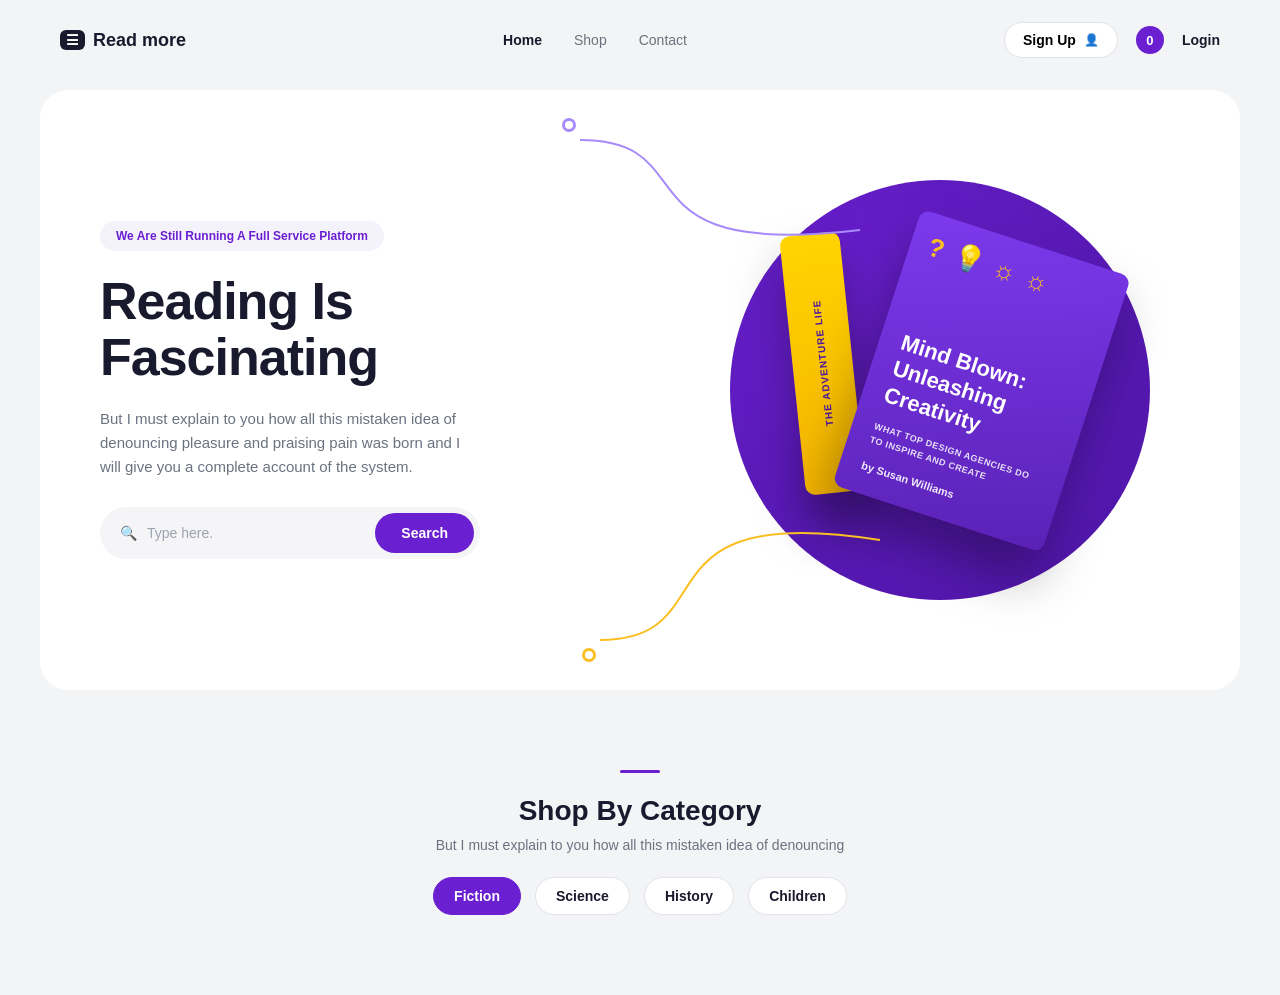
==== index.html @ 403ceb88 "Home page" ====
<!DOCTYPE html>
<html lang="en">
<head>
<meta charset="UTF-8">
<meta name="viewport" content="width=device-width, initial-scale=1.0">
<title> Book Store</title>
<link rel="stylesheet" href="style.css">
</head>
<body>

  <header class="navbar">
    <div class="logo">
      <span class="logo-icon">☰</span>
      <span class="logo-text">Read <b>more</b></span>
    </div>
    <nav class="nav-links">
      <a href="#" class="active">Home</a>
      <a href="#">Shop</a>
      <a href="#">Contact</a>
    </nav>
    <div class="nav-actions">
      <button class="signup-btn">Sign Up <span class="user-icon">&#128100;</span></button>
      <span class="cart-badge">0</span>
      <a href="#" class="login-link">Login</a>
    </div>
  </header>

  <section class="hero">
    <div class="hero-text">
      <span class="eyebrow">We Are Still Running A Full Service Platform</span>
      <h1>Reading Is <br> Fascinating</h1>
      <p class="hero-desc">
        But I must explain to you how all this mistaken idea of denouncing
        pleasure and praising pain was born and I will give you a complete
        account of the system.
      </p>
      <div class="search-bar">
        <span class="search-icon">&#128269;</span>
        <input type="text" placeholder="Type here.">
        <button class="search-btn">Search</button>
      </div>
    </div>

    <div class="hero-image">
      <div class="circle-bg"></div>

      <div class="book-stack">
        <div class="book book-back">
          <span class="book-spine-label">THE ADVENTURE LIFE</span>
        </div>
        <div class="book book-front">
          <div class="doodles">
            <span>?</span><span>&#128161;</span><span>&#9788;</span><span>&#9788;</span>
          </div>
          <p class="book-title">Mind Blown:<br>Unleashing<br>Creativity</p>
          <p class="book-subtitle">WHAT TOP DESIGN AGENCIES DO<br>TO INSPIRE AND CREATE</p>
          <p class="book-author">by Susan Williams</p>
        </div>
      </div>

      <svg class="wire wire-top" viewBox="0 0 300 200">
        <path d="M10,20 C140,20 40,140 290,110" fill="none" stroke="#a78bfa" stroke-width="2"/>
      </svg>
      <span class="dot dot-top"></span>

      <svg class="wire wire-bottom" viewBox="0 0 300 200">
        <path d="M10,180 C140,180 40,40 290,80" fill="none" stroke="#fbbf24" stroke-width="2"/>
      </svg>
      <span class="dot dot-bottom"></span>
    </div>
  </section>

  <section class="category-section">
    <span class="section-divider"></span>
    <h2>Shop By Category</h2>
    <p class="section-desc">But I must explain to you how all this mistaken idea of denouncing</p>
    <div class="category-buttons">
      <button class="category-btn active">Fiction</button>
      <button class="category-btn">Science</button>
      <button class="category-btn">History</button>
      <button class="category-btn">Children</button>
    </div>
  </section>

</body>
</html>
---- style.css ----
:root {
  --purple: #6a1fd0;
  --purple-dark: #4c15a3;
  --violet-accent: #a78bfa;
  --yellow: #fbbf24;
  --ink: #1a1a2e;
  --gray-text: #6b7280;
  --bg-page: #f3f4f6;
  --white: #ffffff;
  --radius-lg: 28px;
}

* {
  box-sizing: border-box;
  margin: 0;
  padding: 0;
}

body {
  font-family: 'Segoe UI', Roboto, Helvetica, Arial, sans-serif;
  background: var(--bg-page);
  color: var(--ink);
}

/* ---------- Navbar ---------- */
.navbar {
  display: flex;
  align-items: center;
  justify-content: space-between;
  padding: 22px 60px;
  background: var(--bg-page);
}

.logo {
  display: flex;
  align-items: center;
  gap: 8px;
  font-size: 18px;
  font-weight: 600;
}

.logo-icon {
  background: var(--ink);
  color: var(--white);
  border-radius: 6px;
  padding: 2px 6px;
  font-size: 14px;
}

.nav-links {
  display: flex;
  gap: 32px;
  font-size: 14px;
  font-weight: 500;
}

.nav-links a {
  text-decoration: none;
  color: var(--ink);
  opacity: 0.6;
}

.nav-links a.active {
  opacity: 1;
  font-weight: 700;
}

.nav-actions {
  display: flex;
  align-items: center;
  gap: 18px;
}

.signup-btn {
  display: flex;
  align-items: center;
  gap: 8px;
  background: var(--white);
  border: 1px solid #e2e2ea;
  border-radius: 999px;
  padding: 9px 18px;
  font-size: 14px;
  font-weight: 600;
  cursor: pointer;
}

.user-icon {
  font-size: 12px;
}

.cart-badge {
  background: var(--purple);
  color: var(--white);
  width: 28px;
  height: 28px;
  border-radius: 50%;
  display: flex;
  align-items: center;
  justify-content: center;
  font-size: 13px;
  font-weight: 700;
}

.login-link {
  text-decoration: none;
  color: var(--ink);
  font-size: 14px;
  font-weight: 600;
}

/* ---------- Hero ---------- */
.hero {
  background: var(--white);
  border-radius: var(--radius-lg);
  margin: 10px 40px 60px;
  padding: 70px 70px 70px 60px;
  display: flex;
  align-items: center;
  justify-content: space-between;
  gap: 40px;
  overflow: hidden;
}

.hero-text {
  max-width: 460px;
}

.eyebrow {
  display: inline-block;
  background: #f4f2fb;
  color: var(--purple);
  font-size: 12px;
  font-weight: 600;
  padding: 8px 16px;
  border-radius: 999px;
  margin-bottom: 22px;
}

.hero-text h1 {
  font-size: 52px;
  line-height: 1.08;
  font-weight: 800;
  letter-spacing: -1px;
}

.hero-text h1 br + br { display:none; }

.hero-desc {
  color: var(--gray-text);
  font-size: 15px;
  line-height: 1.6;
  margin: 22px 0 28px;
  max-width: 380px;
}

.search-bar {
  display: flex;
  align-items: center;
  background: #f5f5f7;
  border-radius: 999px;
  padding: 6px 6px 6px 20px;
  max-width: 400px;
}

.search-icon {
  color: #9ca3af;
  margin-right: 10px;
  font-size: 14px;
}

.search-bar input {
  border: none;
  background: transparent;
  outline: none;
  flex: 1;
  font-size: 14px;
  color: var(--ink);
}

.search-bar input::placeholder {
  color: #9ca3af;
}

.search-btn {
  background: var(--purple);
  color: var(--white);
  border: none;
  border-radius: 999px;
  padding: 12px 26px;
  font-size: 14px;
  font-weight: 600;
  cursor: pointer;
}

/* ---------- Hero image / book ---------- */
.hero-image {
  position: relative;
  width: 460px;
  height: 460px;
  flex-shrink: 0;
  display: flex;
  align-items: center;
  justify-content: center;
}

.circle-bg {
  position: absolute;
  width: 420px;
  height: 420px;
  border-radius: 50%;
  background: radial-gradient(circle at 30% 30%, var(--purple), var(--purple-dark));
}

.book-stack {
  position: relative;
  width: 320px;
  height: 320px;
  transform: rotate(8deg);
}

.book {
  position: absolute;
  border-radius: 10px;
  box-shadow: 0 30px 50px rgba(0,0,0,0.35);
}

.book-back {
  width: 60px;
  height: 260px;
  background: linear-gradient(180deg, #ffd400, #f5b400);
  left: 10px;
  top: 20px;
  transform: rotate(-14deg);
  display: flex;
  align-items: center;
  justify-content: center;
}

.book-spine-label {
  writing-mode: vertical-rl;
  transform: rotate(180deg);
  font-size: 10px;
  font-weight: 800;
  letter-spacing: 1px;
  color: var(--purple-dark);
}

.book-front {
  width: 220px;
  height: 290px;
  background: linear-gradient(160deg, #7c3aed, #5b21b6);
  right: 10px;
  top: 0;
  transform: rotate(10deg);
  padding: 22px;
  color: var(--white);
  display: flex;
  flex-direction: column;
  justify-content: flex-end;
  gap: 14px;
}

.doodles {
  position: absolute;
  top: 18px;
  left: 18px;
  right: 18px;
  display: flex;
  gap: 10px;
  font-size: 26px;
  color: var(--yellow);
  font-weight: 800;
}

.book-title {
  font-size: 22px;
  font-weight: 800;
  line-height: 1.25;
}

.book-subtitle {
  font-size: 9px;
  font-weight: 700;
  letter-spacing: 0.5px;
  opacity: 0.85;
  line-height: 1.5;
}

.book-author {
  font-size: 11px;
  font-weight: 600;
  opacity: 0.9;
}

.wire {
  position: absolute;
  width: 300px;
  height: 200px;
  pointer-events: none;
}

.wire-top {
  top: -40px;
  left: -140px;
}

.wire-bottom {
  bottom: -40px;
  left: -120px;
}

.dot {
  position: absolute;
  width: 14px;
  height: 14px;
  border-radius: 50%;
  border: 3px solid;
}

.dot-top {
  top: -42px;
  left: -148px;
  border-color: var(--violet-accent);
  background: var(--white);
}

.dot-bottom {
  bottom: -42px;
  left: -128px;
  border-color: var(--yellow);
  background: var(--white);
}

/* ---------- Category section ---------- */
.category-section {
  text-align: center;
  padding: 20px 20px 80px;
}

.section-divider {
  display: inline-block;
  width: 40px;
  height: 3px;
  background: var(--purple);
  border-radius: 3px;
  margin-bottom: 18px;
}

.category-section h2 {
  font-size: 28px;
  font-weight: 800;
  margin-bottom: 10px;
}

.section-desc {
  color: var(--gray-text);
  font-size: 14px;
}

.category-buttons {
  display: flex;
  justify-content: center;
  flex-wrap: wrap;
  gap: 14px;
  margin-top: 24px;
}

.category-btn {
  background: var(--white);
  color: var(--ink);
  border: 1px solid #e2e2ea;
  border-radius: 999px;
  padding: 10px 20px;
  font-size: 14px;
  font-weight: 600;
  cursor: pointer;
  transition: all 0.2s ease;
}

.category-btn.active,
.category-btn:hover {
  background: var(--purple);
  color: var(--white);
  border-color: var(--purple);
}

/* ---------- Responsive ---------- */
@media (max-width: 900px) {
  .navbar {
    flex-wrap: wrap;
    padding: 18px 24px;
    gap: 14px;
  }
  .hero {
    flex-direction: column;
    margin: 10px 20px 40px;
    padding: 40px 24px;
  }
  .hero-text {
    max-width: 100%;
    text-align: center;
  }
  .hero-desc {
    margin-left: auto;
    margin-right: auto;
  }
  .search-bar {
    max-width: 100%;
  }
  .hero-image {
    width: 100%;
    max-width: 380px;
    height: 380px;
  }
}
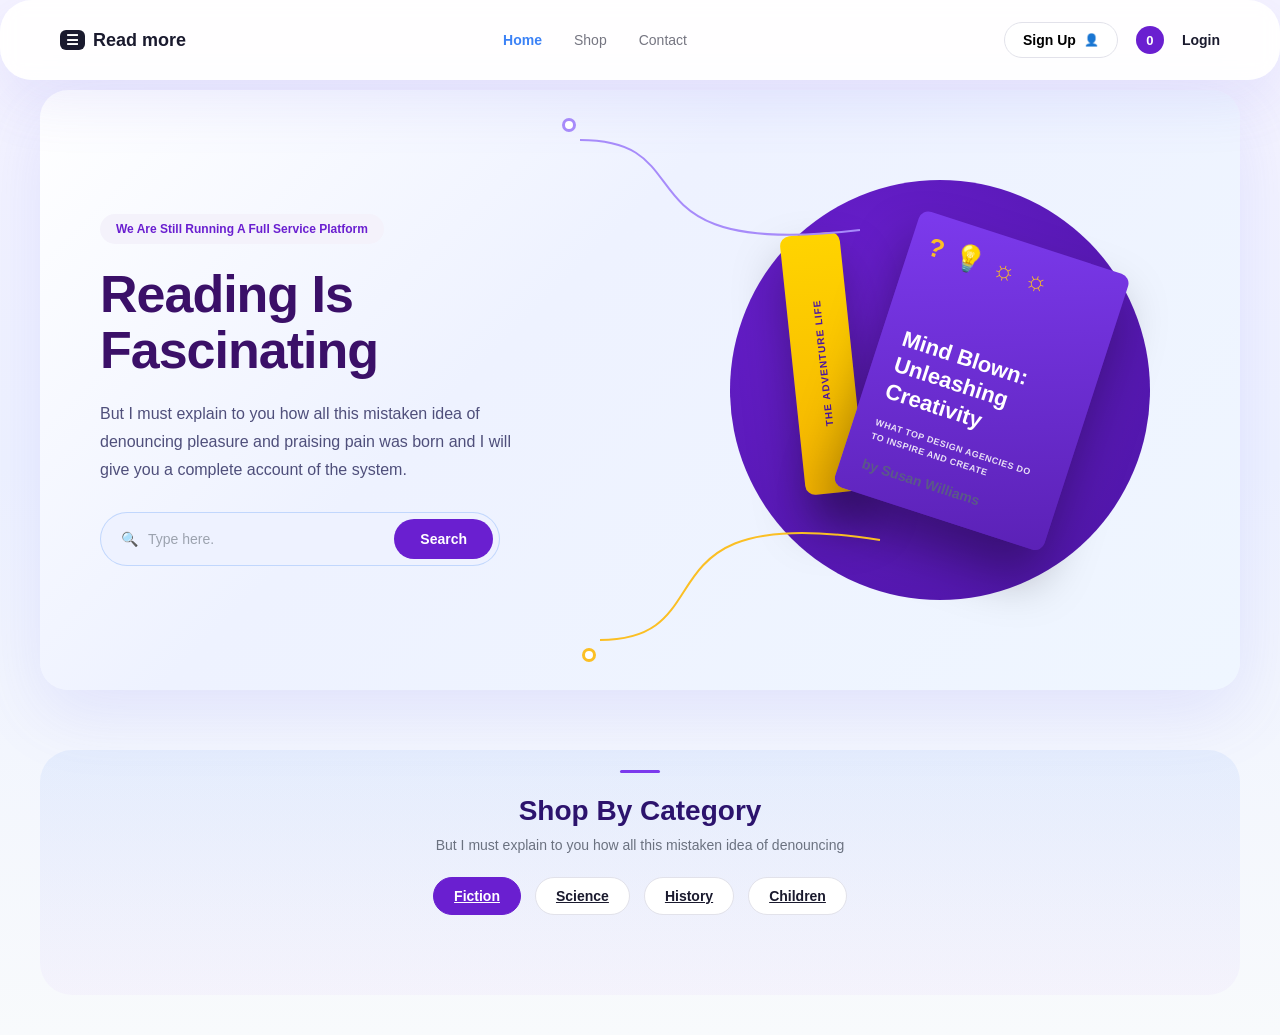
==== commit 92b3cbb5: "Add Contact, Shop sections and login, signup and admin dashboard" ====
--- a/index.html
+++ b/index.html
@@ -14,9 +14,9 @@
       <span class="logo-text">Read <b>more</b></span>
     </div>
     <nav class="nav-links">
-      <a href="#" class="active">Home</a>
-      <a href="#">Shop</a>
-      <a href="#">Contact</a>
+      <a href="index.html" class="active">Home</a>
+      <a href="shop.html">Shop</a>
+      <a href="contact.html">Contact</a>
     </nav>
     <div class="nav-actions">
       <button class="signup-btn">Sign Up <span class="user-icon">&#128100;</span></button>
@@ -75,10 +75,10 @@
     <h2>Shop By Category</h2>
     <p class="section-desc">But I must explain to you how all this mistaken idea of denouncing</p>
     <div class="category-buttons">
-      <button class="category-btn active">Fiction</button>
-      <button class="category-btn">Science</button>
-      <button class="category-btn">History</button>
-      <button class="category-btn">Children</button>
+      <a href="shop.html?category=Fiction" class="category-btn active">Fiction</a>
+      <a href="shop.html?category=Science" class="category-btn">Science</a>
+      <a href="shop.html?category=History" class="category-btn">History</a>
+      <a href="shop.html?category=Children" class="category-btn">Children</a>
     </div>
   </section>
 
--- a/style.css
+++ b/style.css
@@ -18,7 +18,7 @@
 
 body {
   font-family: 'Segoe UI', Roboto, Helvetica, Arial, sans-serif;
-  background: var(--bg-page);
+  background: linear-gradient(180deg, #f5f3ff 0%, #eef2ff 45%, #f8fafc 100%);
   color: var(--ink);
 }
 
@@ -28,7 +28,10 @@
   align-items: center;
   justify-content: space-between;
   padding: 22px 60px;
-  background: var(--bg-page);
+  background: rgba(255,255,255,0.92);
+  box-shadow: 0 20px 60px rgba(109, 96, 227, 0.12);
+  border-radius: 32px;
+  backdrop-filter: blur(10px);
 }
 
 .logo {
@@ -37,6 +40,24 @@
   gap: 8px;
   font-size: 18px;
   font-weight: 600;
+}
+
+.nav-links a {
+  text-decoration: none;
+  color: #5b21b6;
+  opacity: 0.75;
+  transition: color 0.2s ease, opacity 0.2s ease;
+}
+
+.nav-links a:hover {
+  opacity: 1;
+  color: var(--purple-dark);
+}
+
+.nav-links a.active {
+  opacity: 1;
+  font-weight: 700;
+  color: #3b82f6;
 }
 
 .logo-icon {
@@ -110,7 +131,7 @@
 
 /* ---------- Hero ---------- */
 .hero {
-  background: var(--white);
+  background: linear-gradient(135deg, #ffffff 0%, #eef2ff 40%, #eff6ff 100%);
   border-radius: var(--radius-lg);
   margin: 10px 40px 60px;
   padding: 70px 70px 70px 60px;
@@ -119,6 +140,7 @@
   justify-content: space-between;
   gap: 40px;
   overflow: hidden;
+  box-shadow: 0 24px 70px rgba(99, 102, 241, 0.12);
 }
 
 .hero-text {
@@ -141,29 +163,31 @@
   line-height: 1.08;
   font-weight: 800;
   letter-spacing: -1px;
+  color: #3b1068;
 }
 
 .hero-text h1 br + br { display:none; }
 
 .hero-desc {
-  color: var(--gray-text);
-  font-size: 15px;
-  line-height: 1.6;
+  color: #4f4f7b;
+  font-size: 16px;
+  line-height: 1.75;
   margin: 22px 0 28px;
-  max-width: 380px;
+  max-width: 440px;
 }
 
 .search-bar {
   display: flex;
   align-items: center;
-  background: #f5f5f7;
+  background: #eef2ff;
   border-radius: 999px;
   padding: 6px 6px 6px 20px;
   max-width: 400px;
+  border: 1px solid rgba(59, 130, 246, 0.25);
 }
 
 .search-icon {
-  color: #9ca3af;
+  color: #4338ca;
   margin-right: 10px;
   font-size: 14px;
 }
@@ -331,17 +355,532 @@
   background: var(--white);
 }
 
+/* ---------- Contact page ---------- */
+.contact-page {
+  padding: 40px 40px 80px;
+}
+
+/* ---------- Admin page ---------- */
+.admin-page {
+  padding: 40px 40px 80px;
+}
+
+.admin-hero {
+  max-width: 1160px;
+  margin: 0 auto 32px;
+}
+
+.admin-hero h1 {
+  font-size: 44px;
+  color: #2c136d;
+  margin: 12px 0 8px;
+}
+
+.admin-card {
+  display: grid;
+  grid-template-columns: 1fr 1fr;
+  gap: 32px;
+  max-width: 1160px;
+  margin: 0 auto;
+  background: rgba(255,255,255,0.95);
+  border-radius: 32px;
+  padding: 40px;
+  box-shadow: 0 30px 90px rgba(81, 56, 238, 0.12);
+}
+
+.admin-form {
+  display: grid;
+  gap: 18px;
+}
+
+.admin-form select {
+  width: 100%;
+  border: none;
+  background: transparent;
+  outline: none;
+  font-size: 15px;
+  color: var(--ink);
+  font-family: inherit;
+}
+
+.admin-preview {
+  display: grid;
+  gap: 26px;
+}
+
+.admin-preview .detail-right h2 {
+  font-size: 32px;
+}
+
+.admin-preview .book-description {
+  min-height: 120px;
+}
+
+.stock-row {
+  display: flex;
+  align-items: center;
+  gap: 12px;
+  font-size: 15px;
+}
+
+.stock-label {
+  color: #4f4f7b;
+  font-weight: 700;
+}
+
+.stock-value {
+  color: #16a34a;
+  font-weight: 700;
+}
+
+.admin-form input[type="file"] {
+  color: var(--ink);
+}
+
+@media (max-width: 900px) {
+  .admin-card {
+    grid-template-columns: 1fr;
+  }
+}
+
+.auth-page {
+  padding: 40px 40px 80px;
+}
+
+.auth-card {
+  max-width: 520px;
+  margin: 40px auto;
+  background: rgba(255,255,255,0.95);
+  border-radius: 32px;
+  padding: 40px;
+  box-shadow: 0 30px 90px rgba(81, 56, 238, 0.12);
+}
+
+.auth-header {
+  margin-bottom: 28px;
+}
+
+.auth-header h1 {
+  font-size: 38px;
+  margin: 12px 0 10px;
+}
+
+.auth-header p {
+  color: #5b5f83;
+  line-height: 1.75;
+}
+
+.auth-form {
+  display: grid;
+  gap: 18px;
+}
+
+@media (max-width: 760px) {
+  .auth-card {
+    margin: 24px 18px;
+    padding: 30px;
+  }
+}
+
+.contact-card {
+  display: grid;
+  grid-template-columns: 1fr 360px;
+  gap: 30px;
+  max-width: 1160px;
+  margin: 0 auto;
+  background: rgba(255,255,255,0.95);
+  border-radius: 32px;
+  padding: 40px;
+  box-shadow: 0 30px 90px rgba(81, 56, 238, 0.12);
+}
+
+.shop-page {
+  padding: 40px 40px 80px;
+}
+
+.shop-hero {
+  max-width: 1160px;
+  margin: 0 auto 32px;
+}
+
+.shop-top {
+  display: flex;
+  justify-content: space-between;
+  align-items: center;
+  gap: 20px;
+}
+
+.shop-hero h1 {
+  font-size: 44px;
+  color: #2c136d;
+  margin: 12px 0 8px;
+}
+
+.shop-categories {
+  justify-content: flex-start;
+  flex-wrap: wrap;
+  gap: 14px;
+  margin-top: 24px;
+}
+
+.books-grid {
+  display: grid;
+  grid-template-columns: repeat(3, minmax(250px, 1fr));
+  gap: 24px;
+  max-width: 1160px;
+  margin: 0 auto;
+}
+
+.book-card {
+  background: rgba(255,255,255,0.95);
+  padding: 28px;
+  border-radius: 28px;
+  box-shadow: 0 20px 60px rgba(99, 102, 241, 0.1);
+  display: flex;
+  flex-direction: column;
+  gap: 18px;
+}
+
+.book-category {
+  display: inline-block;
+  background: rgba(106,31,208,0.12);
+  color: #5b21b6;
+  padding: 8px 14px;
+  border-radius: 999px;
+  font-size: 12px;
+  font-weight: 700;
+}
+
+.book-card h2 {
+  font-size: 20px;
+  color: #2c136d;
+  margin: 0;
+}
+
+.book-author {
+  color: #5b5f83;
+  font-size: 14px;
+  margin: 0;
+}
+
+.book-price {
+  color: #3b82f6;
+  font-size: 16px;
+  font-weight: 700;
+}
+
+.book-btn {
+  margin-top: auto;
+  border: none;
+  background: linear-gradient(90deg, #6a1fd0, #3b82f6);
+  color: white;
+  border-radius: 999px;
+  padding: 14px 18px;
+  cursor: pointer;
+  font-weight: 700;
+}
+
+.empty-state {
+  grid-column: 1 / -1;
+  text-align: center;
+  color: #5b5f83;
+  font-size: 18px;
+  padding: 40px 0;
+}
+
+.shop-page .category-buttons {
+  justify-content: left;
+}
+
+@media (max-width: 1024px) {
+  .books-grid {
+    grid-template-columns: repeat(2, minmax(220px, 1fr));
+  }
+}
+
+.book-detail {
+  display: grid;
+  grid-template-columns: 1fr 1fr;
+  gap: 32px;
+  max-width: 1160px;
+  margin: 50px auto 0;
+  padding: 32px;
+  border: 2px solid transparent;
+  border-radius: 32px;
+  background: rgba(255,255,255,0.95);
+  box-shadow: 0 24px 80px rgba(99, 102, 241, 0.15);
+}
+
+.detail-left {
+  display: flex;
+  justify-content: center;
+  align-items: center;
+}
+
+.detail-images {
+  display: grid;
+  gap: 20px;
+}
+
+.detail-image {
+  width: 100%;
+  min-height: 220px;
+  border-radius: 30px;
+  box-shadow: 0 18px 45px rgba(59, 130, 246, 0.12);
+}
+
+.image-1 {
+  min-height: 260px;
+}
+
+.image-2 {
+  min-height: 160px;
+}
+
+.detail-right {
+  display: flex;
+  flex-direction: column;
+  gap: 18px;
+}
+
+.detail-right h2 {
+  margin: 0;
+  font-size: 38px;
+}
+
+.book-description {
+  color: #5b5f83;
+  line-height: 1.8;
+  margin: 0;
+}
+
+.price-row,
+.stock-row {
+  display: flex;
+  align-items: center;
+  gap: 14px;
+}
+
+.book-old-price {
+  color: #9ca3af;
+  text-decoration: line-through;
+  font-size: 14px;
+}
+
+.stock-label {
+  color: #4f4f7b;
+  font-weight: 700;
+}
+
+.stock-value {
+  color: #16a34a;
+  font-weight: 700;
+}
+
+.detail-actions {
+  display: grid;
+  grid-template-columns: repeat(4, minmax(100px, 1fr));
+  gap: 14px;
+  align-items: center;
+}
+
+.secondary-btn {
+  border: none;
+  background: #eef2ff;
+  color: #312e81;
+  border-radius: 999px;
+  padding: 14px 16px;
+  cursor: pointer;
+  font-weight: 700;
+}
+
+.admin-book-list {
+  display: grid;
+  gap: 12px;
+  margin-top: 20px;
+}
+
+.admin-book-item {
+  display: flex;
+  justify-content: space-between;
+  align-items: center;
+  gap: 12px;
+  background: #f8fafc;
+  border: 1px solid rgba(59, 130, 246, 0.14);
+  border-radius: 20px;
+  padding: 14px 18px;
+}
+
+.admin-book-meta {
+  display: grid;
+  gap: 4px;
+}
+
+.admin-book-meta strong {
+  display: block;
+  font-size: 15px;
+  color: #2c136d;
+}
+
+.admin-book-meta span {
+  font-size: 13px;
+  color: #6b7280;
+}
+
+.remove-book-btn {
+  border: none;
+  padding: 10px 16px;
+  border-radius: 999px;
+  background: #fda4af;
+  color: #7f1d1d;
+  font-weight: 700;
+  cursor: pointer;
+}
+
+.remove-book-btn:hover {
+  background: #fb7185;
+}
+
+.price-input {
+  width: 100%;
+  padding: 14px 16px;
+  border-radius: 999px;
+  border: 1px solid rgba(59, 130, 246, 0.2);
+  outline: none;
+  font-size: 14px;
+}
+
+@media (max-width: 760px) {
+  .books-grid {
+    grid-template-columns: 1fr;
+  }
+
+  .shop-top,
+  .shop-categories {
+    flex-direction: column;
+    align-items: stretch;
+  }
+
+  .book-detail {
+    grid-template-columns: 1fr;
+  }
+}
+
+.contact-left {
+  display: flex;
+  flex-direction: column;
+  gap: 30px;
+}
+
+.contact-hero h1 {
+  font-size: 44px;
+  color: #2c136d;
+  margin-bottom: 14px;
+}
+
+.contact-hero p {
+  color: #5b5f83;
+  font-size: 16px;
+  line-height: 1.75;
+  max-width: 540px;
+}
+
+.contact-form {
+  display: flex;
+  flex-direction: column;
+  gap: 18px;
+}
+
+.input-group {
+  display: flex;
+  align-items: center;
+  gap: 12px;
+  background: #eef2ff;
+  border: 1px solid rgba(59, 130, 246, 0.18);
+  border-radius: 18px;
+  padding: 14px 18px;
+}
+
+.input-icon {
+  font-size: 20px;
+}
+
+.input-group input,
+.input-group textarea {
+  width: 100%;
+  border: none;
+  outline: none;
+  background: transparent;
+  font-size: 15px;
+  color: var(--ink);
+  font-family: inherit;
+}
+
+.textarea-group {
+  align-items: flex-start;
+}
+
+.textarea-group textarea {
+  min-height: 140px;
+  resize: vertical;
+  padding-top: 6px;
+}
+
+.primary-btn {
+  width: fit-content;
+  background: linear-gradient(90deg, #6a1fd0, #3b82f6);
+  color: var(--white);
+  border: none;
+  border-radius: 999px;
+  padding: 16px 28px;
+  font-size: 15px;
+  font-weight: 700;
+  cursor: pointer;
+  box-shadow: 0 18px 40px rgba(59, 130, 246, 0.2);
+}
+
+.contact-side {
+  display: flex;
+  flex-direction: column;
+  justify-content: center;
+  gap: 22px;
+  padding: 36px 28px;
+  background: linear-gradient(180deg, #eef6ff 0%, #f7f3ff 100%);
+  border-radius: 28px;
+}
+
+.contact-bubble {
+  width: 104px;
+  height: 104px;
+  border-radius: 28px;
+  background: linear-gradient(135deg, #4338ca, #7c3aed);
+  display: grid;
+  place-items: center;
+  color: var(--white);
+  font-size: 46px;
+  box-shadow: 0 25px 50px rgba(74, 31, 136, 0.18);
+}
+
+.contact-side-text {
+  color: #4f4f7b;
+  font-size: 15px;
+  line-height: 1.8;
+}
+
 /* ---------- Category section ---------- */
 .category-section {
   text-align: center;
   padding: 20px 20px 80px;
+  background: linear-gradient(180deg, rgba(59, 130, 246, 0.08) 0%, rgba(168, 85, 247, 0.04) 100%);
+  border-radius: 32px;
+  margin: 0 40px 40px;
 }
 
 .section-divider {
   display: inline-block;
   width: 40px;
   height: 3px;
-  background: var(--purple);
+  background: #7c3aed;
   border-radius: 3px;
   margin-bottom: 18px;
 }
@@ -350,6 +889,7 @@
   font-size: 28px;
   font-weight: 800;
   margin-bottom: 10px;
+  color: #2c136d;
 }
 
 .section-desc {
@@ -395,6 +935,8 @@
     flex-direction: column;
     margin: 10px 20px 40px;
     padding: 40px 24px;
+    background: linear-gradient(135deg, rgba(106,31,208,0.14), rgba(59,130,246,0.08));
+    border-radius: 32px;
   }
   .hero-text {
     max-width: 100%;
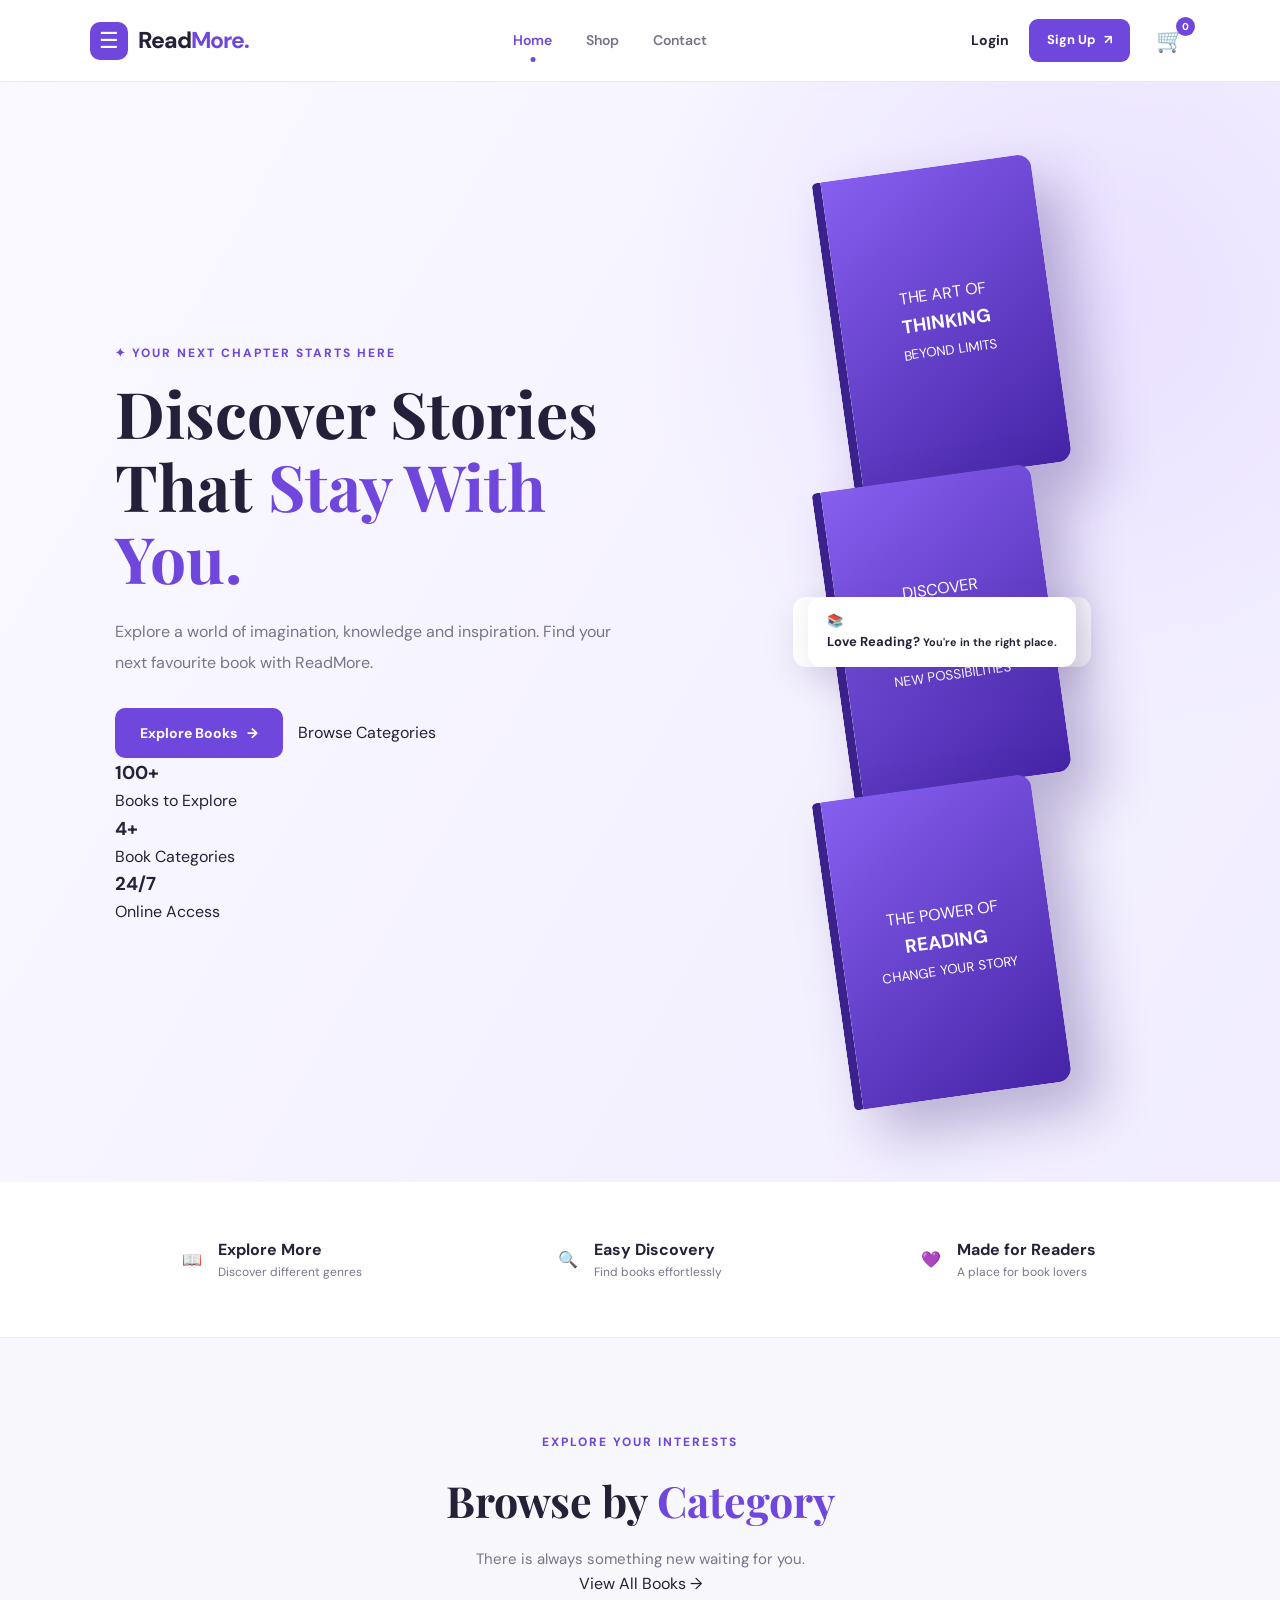
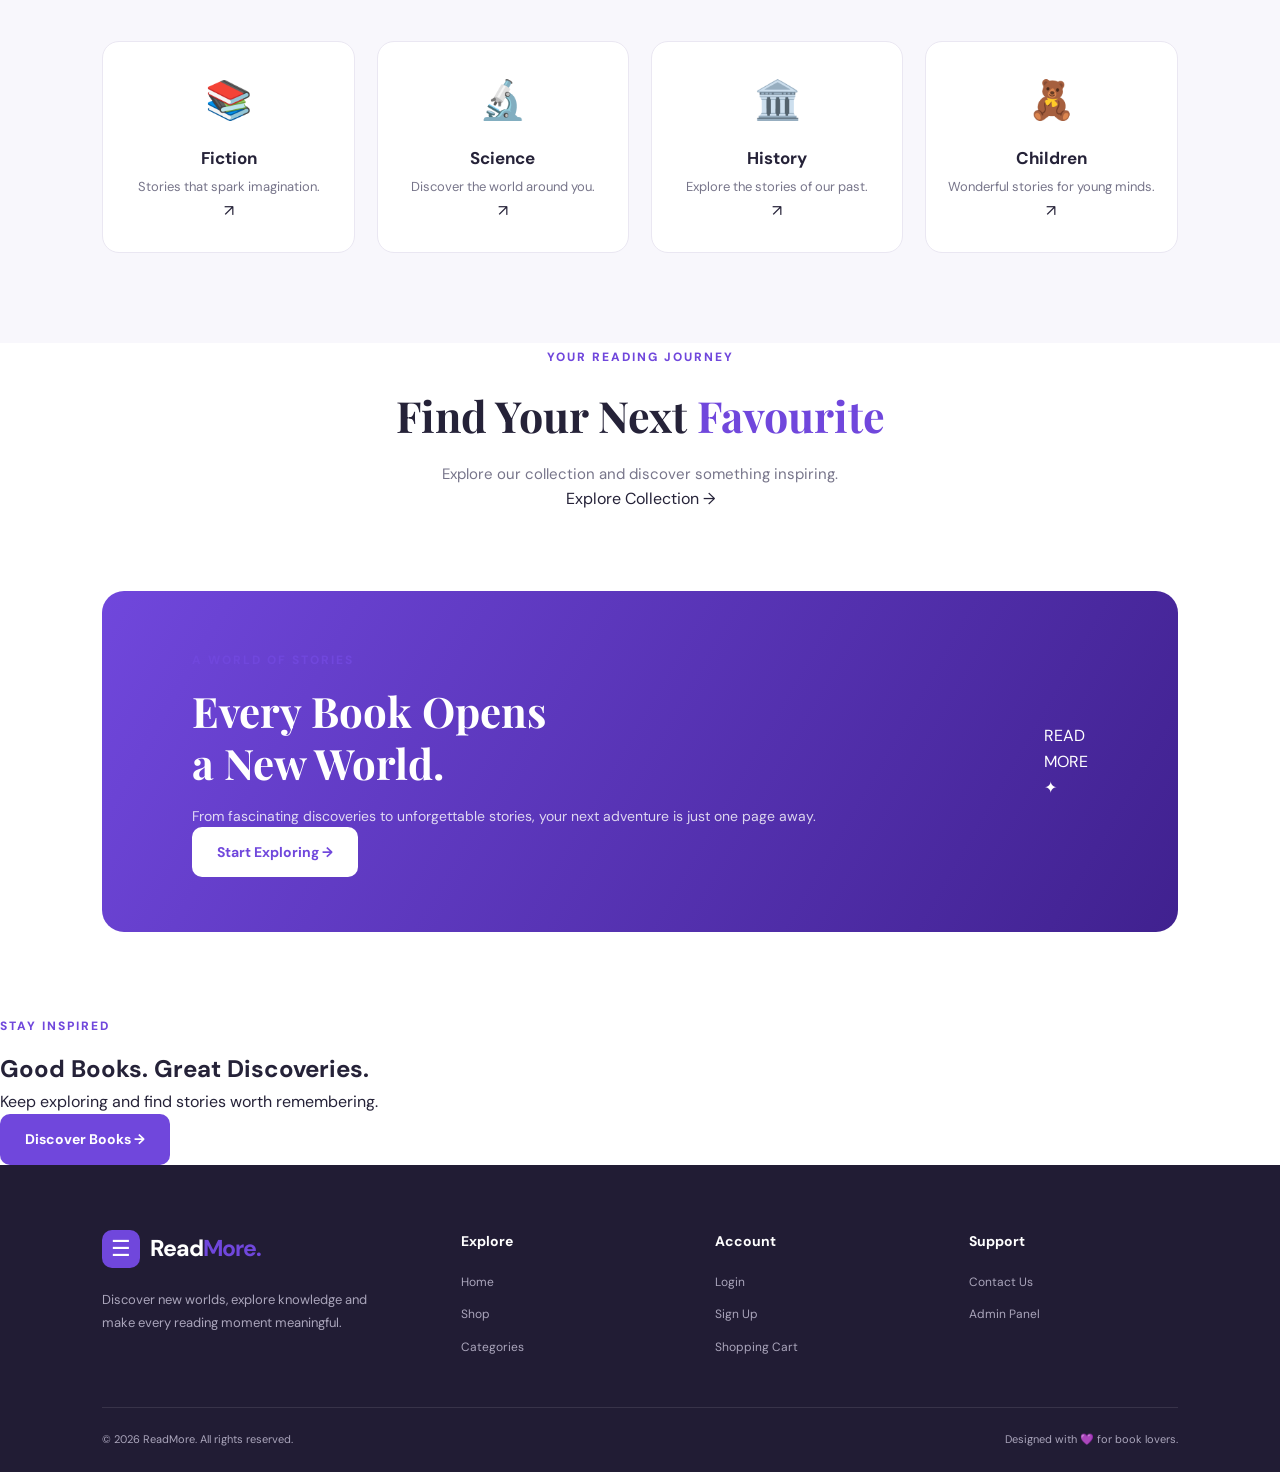
==== commit 6440a0c1: "Add signup and contact pages" ====
--- a/index.html
+++ b/index.html
@@ -1,86 +1,445 @@
 <!DOCTYPE html>
 <html lang="en">
 <head>
-<meta charset="UTF-8">
-<meta name="viewport" content="width=device-width, initial-scale=1.0">
-<title> Book Store</title>
-<link rel="stylesheet" href="style.css">
+    <meta charset="UTF-8">
+    <meta name="viewport" content="width=device-width, initial-scale=1.0">
+
+    <meta name="description" content="ReadMore - Discover your next favourite book. Explore fiction, science, history and children's books.">
+    <meta name="theme-color" content="#6c45d9">
+
+    <title>ReadMore | Discover Your Next Favourite Book</title>
+
+    <link rel="preconnect" href="https://fonts.googleapis.com">
+    <link rel="preconnect" href="https://fonts.gstatic.com" crossorigin>
+
+    <link href="https://fonts.googleapis.com/css2?family=DM+Sans:wght@400;500;600;700;800&family=Playfair+Display:wght@600;700;800&display=swap" rel="stylesheet">
+
+    <link rel="stylesheet" href="style.css">
 </head>
+
 <body>
 
-  <header class="navbar">
-    <div class="logo">
-      <span class="logo-icon">☰</span>
-      <span class="logo-text">Read <b>more</b></span>
-    </div>
+<!-- NAVIGATION -->
+<header class="navbar">
+
+    <a href="index.html" class="logo">
+        <span class="logo-icon">☰</span>
+        <span class="logo-text">Read<b>More.</b></span>
+    </a>
+
     <nav class="nav-links">
-      <a href="index.html" class="active">Home</a>
-      <a href="shop.html">Shop</a>
-      <a href="contact.html">Contact</a>
+        <a href="index.html" class="active">Home</a>
+        <a href="shop.html">Shop</a>
+        <a href="contact.html">Contact</a>
     </nav>
+
     <div class="nav-actions">
-      <button class="signup-btn">Sign Up <span class="user-icon">&#128100;</span></button>
-      <span class="cart-badge">0</span>
-      <a href="#" class="login-link">Login</a>
-    </div>
-  </header>
-
-  <section class="hero">
-    <div class="hero-text">
-      <span class="eyebrow">We Are Still Running A Full Service Platform</span>
-      <h1>Reading Is <br> Fascinating</h1>
-      <p class="hero-desc">
-        But I must explain to you how all this mistaken idea of denouncing
-        pleasure and praising pain was born and I will give you a complete
-        account of the system.
-      </p>
-      <div class="search-bar">
-        <span class="search-icon">&#128269;</span>
-        <input type="text" placeholder="Type here.">
-        <button class="search-btn">Search</button>
-      </div>
-    </div>
-
-    <div class="hero-image">
-      <div class="circle-bg"></div>
-
-      <div class="book-stack">
-        <div class="book book-back">
-          <span class="book-spine-label">THE ADVENTURE LIFE</span>
-        </div>
-        <div class="book book-front">
-          <div class="doodles">
-            <span>?</span><span>&#128161;</span><span>&#9788;</span><span>&#9788;</span>
-          </div>
-          <p class="book-title">Mind Blown:<br>Unleashing<br>Creativity</p>
-          <p class="book-subtitle">WHAT TOP DESIGN AGENCIES DO<br>TO INSPIRE AND CREATE</p>
-          <p class="book-author">by Susan Williams</p>
-        </div>
-      </div>
-
-      <svg class="wire wire-top" viewBox="0 0 300 200">
-        <path d="M10,20 C140,20 40,140 290,110" fill="none" stroke="#a78bfa" stroke-width="2"/>
-      </svg>
-      <span class="dot dot-top"></span>
-
-      <svg class="wire wire-bottom" viewBox="0 0 300 200">
-        <path d="M10,180 C140,180 40,40 290,80" fill="none" stroke="#fbbf24" stroke-width="2"/>
-      </svg>
-      <span class="dot dot-bottom"></span>
-    </div>
-  </section>
-
-  <section class="category-section">
-    <span class="section-divider"></span>
-    <h2>Shop By Category</h2>
-    <p class="section-desc">But I must explain to you how all this mistaken idea of denouncing</p>
-    <div class="category-buttons">
-      <a href="shop.html?category=Fiction" class="category-btn active">Fiction</a>
-      <a href="shop.html?category=Science" class="category-btn">Science</a>
-      <a href="shop.html?category=History" class="category-btn">History</a>
-      <a href="shop.html?category=Children" class="category-btn">Children</a>
-    </div>
-  </section>
+
+        <a href="login.html" class="login-link">Login</a>
+
+        <a href="signup.html" class="signup-btn">
+            Sign Up
+            <span>↗</span>
+        </a>
+
+        <a href="cart.html" class="cart-link" aria-label="Shopping cart">
+            🛒
+            <span class="cart-badge" id="cartCount">0</span>
+        </a>
+
+    </div>
+
+</header>
+
+
+<!-- HERO SECTION -->
+<main>
+
+<section class="hero">
+
+    <div class="hero-content">
+
+        <span class="eyebrow">
+            ✦ YOUR NEXT CHAPTER STARTS HERE
+        </span>
+
+        <h1>
+            Discover Stories<br>
+            That <span>Stay With You.</span>
+        </h1>
+
+        <p>
+            Explore a world of imagination, knowledge and inspiration.
+            Find your next favourite book with ReadMore.
+        </p>
+
+        <div class="hero-buttons">
+
+            <a href="shop.html" class="primary-btn">
+                Explore Books <span>→</span>
+            </a>
+
+            <a href="#categories" class="secondary-btn">
+                Browse Categories
+            </a>
+
+        </div>
+
+        <div class="hero-stats">
+
+            <div>
+                <h3>100+</h3>
+                <span>Books to Explore</span>
+            </div>
+
+            <div>
+                <h3>4+</h3>
+                <span>Book Categories</span>
+            </div>
+
+            <div>
+                <h3>24/7</h3>
+                <span>Online Access</span>
+            </div>
+
+        </div>
+
+    </div>
+
+
+    <!-- HERO BOOK DISPLAY -->
+    <div class="hero-visual">
+
+        <div class="hero-decoration decoration-one"></div>
+        <div class="hero-decoration decoration-two"></div>
+
+        <div class="floating-card floating-card-top">
+            <span>⭐</span>
+            <div>
+                <strong>Find Your Next Read</strong>
+                <small>Explore something new</small>
+            </div>
+        </div>
+
+        <div class="hero-book-stack">
+
+            <div class="hero-book book-back">
+                <div class="book-cover-content">
+                    <span>THE ART OF</span>
+                    <h3>THINKING</h3>
+                    <small>BEYOND LIMITS</small>
+                </div>
+            </div>
+
+            <div class="hero-book book-middle">
+                <div class="book-cover-content">
+                    <span>DISCOVER</span>
+                    <h3>YOUR<br>WORLD</h3>
+                    <small>NEW POSSIBILITIES</small>
+                </div>
+            </div>
+
+            <div class="hero-book book-front">
+                <div class="book-cover-content">
+                    <span>THE POWER OF</span>
+                    <h3>READING</h3>
+                    <small>CHANGE YOUR STORY</small>
+                </div>
+            </div>
+
+        </div>
+
+        <div class="floating-card floating-card-bottom">
+            <span>📚</span>
+            <div>
+                <strong>Love Reading?</strong>
+                <small>You're in the right place.</small>
+            </div>
+        </div>
+
+    </div>
+
+</section>
+
+
+<!-- TRUST SECTION -->
+<section class="trust-section">
+
+    <div class="trust-item">
+        <span>📖</span>
+        <div>
+            <strong>Explore More</strong>
+            <p>Discover different genres</p>
+        </div>
+    </div>
+
+    <div class="trust-item">
+        <span>🔍</span>
+        <div>
+            <strong>Easy Discovery</strong>
+            <p>Find books effortlessly</p>
+        </div>
+    </div>
+
+    <div class="trust-item">
+        <span>💜</span>
+        <div>
+            <strong>Made for Readers</strong>
+            <p>A place for book lovers</p>
+        </div>
+    </div>
+
+</section>
+
+
+<!-- CATEGORIES -->
+<section class="categories-section" id="categories">
+
+    <div class="section-heading">
+
+        <div>
+            <span class="eyebrow">EXPLORE YOUR INTERESTS</span>
+            <h2>Browse by <span>Category</span></h2>
+            <p>There is always something new waiting for you.</p>
+        </div>
+
+        <a href="shop.html" class="text-link">
+            View All Books →
+        </a>
+
+    </div>
+
+
+    <div class="category-grid">
+
+        <a href="shop.html?category=Fiction" class="category-card category-fiction">
+
+            <div class="category-icon">📚</div>
+
+            <div>
+                <h3>Fiction</h3>
+                <p>Stories that spark imagination.</p>
+            </div>
+
+            <span class="category-arrow">↗</span>
+
+        </a>
+
+
+        <a href="shop.html?category=Science" class="category-card category-science">
+
+            <div class="category-icon">🔬</div>
+
+            <div>
+                <h3>Science</h3>
+                <p>Discover the world around you.</p>
+            </div>
+
+            <span class="category-arrow">↗</span>
+
+        </a>
+
+
+        <a href="shop.html?category=History" class="category-card category-history">
+
+            <div class="category-icon">🏛️</div>
+
+            <div>
+                <h3>History</h3>
+                <p>Explore the stories of our past.</p>
+            </div>
+
+            <span class="category-arrow">↗</span>
+
+        </a>
+
+
+        <a href="shop.html?category=Children" class="category-card category-children">
+
+            <div class="category-icon">🧸</div>
+
+            <div>
+                <h3>Children</h3>
+                <p>Wonderful stories for young minds.</p>
+            </div>
+
+            <span class="category-arrow">↗</span>
+
+        </a>
+
+    </div>
+
+</section>
+
+
+<!-- FEATURED SECTION -->
+<section class="featured-section">
+
+    <div class="section-heading">
+
+        <div>
+            <span class="eyebrow">YOUR READING JOURNEY</span>
+            <h2>Find Your Next <span>Favourite</span></h2>
+            <p>Explore our collection and discover something inspiring.</p>
+        </div>
+
+        <a href="shop.html" class="text-link">
+            Explore Collection →
+        </a>
+
+    </div>
+
+
+    <div class="featured-banner">
+
+        <div class="featured-banner-content">
+
+            <span class="eyebrow">A WORLD OF STORIES</span>
+
+            <h2>
+                Every Book Opens<br>
+                a New World.
+            </h2>
+
+            <p>
+                From fascinating discoveries to unforgettable stories,
+                your next adventure is just one page away.
+            </p>
+
+            <a href="shop.html" class="primary-btn">
+                Start Exploring →
+            </a>
+
+        </div>
+
+        <div class="featured-banner-visual">
+            <div class="banner-book">READ<br>MORE</div>
+            <div class="banner-circle"></div>
+            <div class="banner-star">✦</div>
+        </div>
+
+    </div>
+
+</section>
+
+
+<!-- NEWSLETTER -->
+<section class="newsletter-section">
+
+    <div class="newsletter-content">
+
+        <span class="eyebrow">STAY INSPIRED</span>
+
+        <h2>Good Books. Great Discoveries.</h2>
+
+        <p>
+            Keep exploring and find stories worth remembering.
+        </p>
+
+        <a href="shop.html" class="primary-btn">
+            Discover Books →
+        </a>
+
+    </div>
+
+</section>
+
+</main>
+
+
+<!-- FOOTER -->
+<footer class="footer">
+
+    <div class="footer-main">
+
+        <div class="footer-brand">
+
+            <a href="index.html" class="logo">
+                <span class="logo-icon">☰</span>
+                <span class="logo-text">Read<b>More.</b></span>
+            </a>
+
+            <p>
+                Discover new worlds, explore knowledge
+                and make every reading moment meaningful.
+            </p>
+
+        </div>
+
+
+        <div class="footer-column">
+
+            <h3>Explore</h3>
+
+            <a href="index.html">Home</a>
+            <a href="shop.html">Shop</a>
+            <a href="#categories">Categories</a>
+
+        </div>
+
+
+        <div class="footer-column">
+
+            <h3>Account</h3>
+
+            <a href="login.html">Login</a>
+            <a href="signup.html">Sign Up</a>
+            <a href="cart.html">Shopping Cart</a>
+
+        </div>
+
+
+        <div class="footer-column">
+
+            <h3>Support</h3>
+
+            <a href="contact.html">Contact Us</a>
+            <a href="admin.html">Admin Panel</a>
+
+        </div>
+
+    </div>
+
+
+    <div class="footer-bottom">
+
+        <p>© <span id="currentYear"></span> ReadMore. All rights reserved.</p>
+
+        <p>Designed with 💜 for book lovers.</p>
+
+    </div>
+
+</footer>
+
+
+<script>
+    // Update footer year
+    document.getElementById("currentYear").textContent =
+        new Date().getFullYear();
+
+    // Display shopping cart count
+    function updateCartCount() {
+        const badge = document.getElementById("cartCount");
+
+        try {
+            const cart = JSON.parse(
+                localStorage.getItem("readmore-cart") || "[]"
+            );
+
+            const count = Array.isArray(cart)
+                ? cart.reduce((total, item) => {
+                    return total + Math.max(0, Number(item.quantity) || 0);
+                }, 0)
+                : 0;
+
+            badge.textContent = count;
+        } catch (error) {
+            badge.textContent = "0";
+        }
+    }
+
+    updateCartCount();
+</script>
 
 </body>
-</html>
+</html>
--- a/style.css
+++ b/style.css
@@ -1,957 +1,3723 @@
+/* =========================================
+   READMORE BOOKSTORE
+   COMPLETE WEBSITE STYLESHEET
+   ========================================= */
+
+
+/* =========================================
+   01. GOOGLE FONTS & ROOT VARIABLES
+   ========================================= */
+
 :root {
-  --purple: #6a1fd0;
-  --purple-dark: #4c15a3;
-  --violet-accent: #a78bfa;
-  --yellow: #fbbf24;
-  --ink: #1a1a2e;
-  --gray-text: #6b7280;
-  --bg-page: #f3f4f6;
-  --white: #ffffff;
-  --radius-lg: 28px;
-}
+
+    --primary: #7047dc;
+    --primary-dark: #5632bb;
+    --primary-light: #eee8ff;
+
+    --secondary: #25203a;
+
+    --text: #252238;
+    --text-light: #77758a;
+
+    --background: #ffffff;
+    --background-light: #f8f7fc;
+
+    --border: #eae7f2;
+
+    --success: #16a36a;
+    --danger: #e05252;
+
+    --shadow: 0 12px 35px rgba(49, 34, 91, 0.08);
+
+    --radius: 16px;
+
+    --transition: all 0.3s ease;
+
+}
+
 
 * {
-  box-sizing: border-box;
-  margin: 0;
-  padding: 0;
-}
+    margin: 0;
+    padding: 0;
+    box-sizing: border-box;
+}
+
+
+html {
+    scroll-behavior: smooth;
+    scroll-padding-top: 90px;
+}
+
 
 body {
-  font-family: 'Segoe UI', Roboto, Helvetica, Arial, sans-serif;
-  background: linear-gradient(180deg, #f5f3ff 0%, #eef2ff 45%, #f8fafc 100%);
-  color: var(--ink);
-}
-
-/* ---------- Navbar ---------- */
+
+    font-family: 'DM Sans', sans-serif;
+
+    color: var(--text);
+
+    background: var(--background);
+
+    line-height: 1.6;
+
+    overflow-x: hidden;
+
+}
+
+
+button,
+input,
+select,
+textarea {
+    font: inherit;
+}
+
+
+button {
+    cursor: pointer;
+}
+
+
+button:disabled {
+    opacity: 0.5;
+    cursor: not-allowed;
+}
+
+
+a {
+    text-decoration: none;
+    color: inherit;
+}
+
+
+img {
+    max-width: 100%;
+    display: block;
+}
+
+
+::selection {
+    background: var(--primary);
+    color: white;
+}
+
+
+:focus-visible {
+    outline: 3px solid rgba(112, 71, 220, 0.35);
+    outline-offset: 3px;
+}
+
+
+/* =========================================
+   02. COMMON COMPONENTS
+   ========================================= */
+
+.eyebrow {
+
+    display: inline-block;
+
+    color: var(--primary);
+
+    font-size: 12px;
+
+    font-weight: 800;
+
+    letter-spacing: 2px;
+
+    margin-bottom: 14px;
+
+}
+
+
+.primary-btn {
+
+    display: inline-flex;
+
+    align-items: center;
+
+    justify-content: center;
+
+    gap: 10px;
+
+    padding: 14px 25px;
+
+    background: var(--primary);
+
+    color: white;
+
+    border: none;
+
+    border-radius: 10px;
+
+    font-size: 14px;
+
+    font-weight: 700;
+
+    transition: var(--transition);
+
+}
+
+
+.primary-btn:hover {
+
+    background: var(--primary-dark);
+
+    transform: translateY(-3px);
+
+    box-shadow: 0 10px 25px rgba(112, 71, 220, 0.25);
+
+}
+
+
+.section-heading {
+    text-align: center;
+    margin-bottom: 45px;
+}
+
+
+.section-heading h2 {
+
+    font-family: 'Playfair Display', serif;
+
+    font-size: clamp(30px, 4vw, 43px);
+
+    margin-bottom: 12px;
+
+}
+
+
+.section-heading h2 span {
+    color: var(--primary);
+}
+
+
+.section-heading p {
+    color: var(--text-light);
+    font-size: 15px;
+}
+
+
+/* =========================================
+   03. NAVIGATION BAR
+   ========================================= */
+
 .navbar {
-  display: flex;
-  align-items: center;
-  justify-content: space-between;
-  padding: 22px 60px;
-  background: rgba(255,255,255,0.92);
-  box-shadow: 0 20px 60px rgba(109, 96, 227, 0.12);
-  border-radius: 32px;
-  backdrop-filter: blur(10px);
-}
+
+    width: 100%;
+
+    min-height: 82px;
+
+    padding: 0 7%;
+
+    display: flex;
+
+    align-items: center;
+
+    justify-content: space-between;
+
+    background: rgba(255, 255, 255, 0.96);
+
+    border-bottom: 1px solid var(--border);
+
+    position: sticky;
+
+    top: 0;
+
+    z-index: 1000;
+
+    backdrop-filter: blur(15px);
+
+}
+
 
 .logo {
-  display: flex;
-  align-items: center;
-  gap: 8px;
-  font-size: 18px;
-  font-weight: 600;
-}
+
+    display: flex;
+
+    align-items: center;
+
+    gap: 10px;
+
+    flex-shrink: 0;
+
+}
+
+
+.logo-icon {
+
+    width: 38px;
+
+    height: 38px;
+
+    display: grid;
+
+    place-items: center;
+
+    background: var(--primary);
+
+    color: white;
+
+    border-radius: 10px;
+
+    font-size: 22px;
+
+}
+
+
+.logo-text {
+
+    font-size: 23px;
+
+    font-weight: 800;
+
+    color: var(--secondary);
+
+    letter-spacing: -1px;
+
+}
+
+
+.logo-text b {
+    color: var(--primary);
+}
+
+
+.nav-links {
+
+    display: flex;
+
+    align-items: center;
+
+    gap: 34px;
+
+}
+
 
 .nav-links a {
-  text-decoration: none;
-  color: #5b21b6;
-  opacity: 0.75;
-  transition: color 0.2s ease, opacity 0.2s ease;
-}
-
-.nav-links a:hover {
-  opacity: 1;
-  color: var(--purple-dark);
-}
-
+
+    font-size: 14px;
+
+    font-weight: 600;
+
+    color: var(--text-light);
+
+    transition: var(--transition);
+
+    position: relative;
+
+}
+
+
+.nav-links a:hover,
 .nav-links a.active {
-  opacity: 1;
-  font-weight: 700;
-  color: #3b82f6;
-}
-
-.logo-icon {
-  background: var(--ink);
-  color: var(--white);
-  border-radius: 6px;
-  padding: 2px 6px;
-  font-size: 14px;
-}
-
-.nav-links {
-  display: flex;
-  gap: 32px;
-  font-size: 14px;
-  font-weight: 500;
-}
-
-.nav-links a {
-  text-decoration: none;
-  color: var(--ink);
-  opacity: 0.6;
-}
-
-.nav-links a.active {
-  opacity: 1;
-  font-weight: 700;
-}
+    color: var(--primary);
+}
+
+
+.nav-links a.active::after {
+
+    content: "";
+
+    width: 5px;
+
+    height: 5px;
+
+    background: var(--primary);
+
+    border-radius: 50%;
+
+    position: absolute;
+
+    bottom: -10px;
+
+    left: 50%;
+
+    transform: translateX(-50%);
+
+}
+
 
 .nav-actions {
-  display: flex;
-  align-items: center;
-  gap: 18px;
-}
+
+    display: flex;
+
+    align-items: center;
+
+    gap: 20px;
+
+}
+
+
+.login-link {
+
+    font-size: 14px;
+
+    font-weight: 700;
+
+    color: var(--text);
+
+    transition: var(--transition);
+
+}
+
+
+.login-link:hover {
+    color: var(--primary);
+}
+
 
 .signup-btn {
-  display: flex;
-  align-items: center;
-  gap: 8px;
-  background: var(--white);
-  border: 1px solid #e2e2ea;
-  border-radius: 999px;
-  padding: 9px 18px;
-  font-size: 14px;
-  font-weight: 600;
-  cursor: pointer;
-}
-
-.user-icon {
-  font-size: 12px;
-}
+
+    padding: 11px 18px;
+
+    background: var(--primary);
+
+    color: white;
+
+    border-radius: 9px;
+
+    font-size: 13px;
+
+    font-weight: 700;
+
+    transition: var(--transition);
+
+}
+
+
+.signup-btn:hover {
+
+    background: var(--primary-dark);
+
+    transform: translateY(-2px);
+
+}
+
+
+.signup-btn span {
+    margin-left: 5px;
+}
+
+
+.cart-link {
+
+    position: relative;
+
+    font-size: 23px;
+
+    display: inline-flex;
+
+    align-items: center;
+
+    justify-content: center;
+
+    width: 40px;
+
+    height: 40px;
+
+}
+
 
 .cart-badge {
-  background: var(--purple);
-  color: var(--white);
-  width: 28px;
-  height: 28px;
-  border-radius: 50%;
-  display: flex;
-  align-items: center;
-  justify-content: center;
-  font-size: 13px;
-  font-weight: 700;
-}
-
-.login-link {
-  text-decoration: none;
-  color: var(--ink);
-  font-size: 14px;
-  font-weight: 600;
-}
-
-/* ---------- Hero ---------- */
+
+    position: absolute;
+
+    top: -3px;
+
+    right: -5px;
+
+    min-width: 19px;
+
+    height: 19px;
+
+    padding: 0 4px;
+
+    background: var(--primary);
+
+    color: white;
+
+    border-radius: 50px;
+
+    display: grid;
+
+    place-items: center;
+
+    font-size: 10px;
+
+    font-weight: 800;
+
+}
+
+
+/* =========================================
+   04. HOME PAGE HERO
+   ========================================= */
+
 .hero {
-  background: linear-gradient(135deg, #ffffff 0%, #eef2ff 40%, #eff6ff 100%);
-  border-radius: var(--radius-lg);
-  margin: 10px 40px 60px;
-  padding: 70px 70px 70px 60px;
-  display: flex;
-  align-items: center;
-  justify-content: space-between;
-  gap: 40px;
-  overflow: hidden;
-  box-shadow: 0 24px 70px rgba(99, 102, 241, 0.12);
-}
-
-.hero-text {
-  max-width: 460px;
-}
-
-.eyebrow {
-  display: inline-block;
-  background: #f4f2fb;
-  color: var(--purple);
-  font-size: 12px;
-  font-weight: 600;
-  padding: 8px 16px;
-  border-radius: 999px;
-  margin-bottom: 22px;
-}
-
-.hero-text h1 {
-  font-size: 52px;
-  line-height: 1.08;
-  font-weight: 800;
-  letter-spacing: -1px;
-  color: #3b1068;
-}
-
-.hero-text h1 br + br { display:none; }
-
-.hero-desc {
-  color: #4f4f7b;
-  font-size: 16px;
-  line-height: 1.75;
-  margin: 22px 0 28px;
-  max-width: 440px;
-}
-
-.search-bar {
-  display: flex;
-  align-items: center;
-  background: #eef2ff;
-  border-radius: 999px;
-  padding: 6px 6px 6px 20px;
-  max-width: 400px;
-  border: 1px solid rgba(59, 130, 246, 0.25);
-}
-
-.search-icon {
-  color: #4338ca;
-  margin-right: 10px;
-  font-size: 14px;
-}
-
-.search-bar input {
-  border: none;
-  background: transparent;
-  outline: none;
-  flex: 1;
-  font-size: 14px;
-  color: var(--ink);
-}
-
-.search-bar input::placeholder {
-  color: #9ca3af;
-}
-
-.search-btn {
-  background: var(--purple);
-  color: var(--white);
-  border: none;
-  border-radius: 999px;
-  padding: 12px 26px;
-  font-size: 14px;
-  font-weight: 600;
-  cursor: pointer;
-}
-
-/* ---------- Hero image / book ---------- */
-.hero-image {
-  position: relative;
-  width: 460px;
-  height: 460px;
-  flex-shrink: 0;
-  display: flex;
-  align-items: center;
-  justify-content: center;
-}
-
-.circle-bg {
-  position: absolute;
-  width: 420px;
-  height: 420px;
-  border-radius: 50%;
-  background: radial-gradient(circle at 30% 30%, var(--purple), var(--purple-dark));
-}
-
-.book-stack {
-  position: relative;
-  width: 320px;
-  height: 320px;
-  transform: rotate(8deg);
-}
-
-.book {
-  position: absolute;
-  border-radius: 10px;
-  box-shadow: 0 30px 50px rgba(0,0,0,0.35);
-}
-
-.book-back {
-  width: 60px;
-  height: 260px;
-  background: linear-gradient(180deg, #ffd400, #f5b400);
-  left: 10px;
-  top: 20px;
-  transform: rotate(-14deg);
-  display: flex;
-  align-items: center;
-  justify-content: center;
-}
-
-.book-spine-label {
-  writing-mode: vertical-rl;
-  transform: rotate(180deg);
-  font-size: 10px;
-  font-weight: 800;
-  letter-spacing: 1px;
-  color: var(--purple-dark);
-}
-
-.book-front {
-  width: 220px;
-  height: 290px;
-  background: linear-gradient(160deg, #7c3aed, #5b21b6);
-  right: 10px;
-  top: 0;
-  transform: rotate(10deg);
-  padding: 22px;
-  color: var(--white);
-  display: flex;
-  flex-direction: column;
-  justify-content: flex-end;
-  gap: 14px;
-}
-
-.doodles {
-  position: absolute;
-  top: 18px;
-  left: 18px;
-  right: 18px;
-  display: flex;
-  gap: 10px;
-  font-size: 26px;
-  color: var(--yellow);
-  font-weight: 800;
-}
-
-.book-title {
-  font-size: 22px;
-  font-weight: 800;
-  line-height: 1.25;
-}
-
-.book-subtitle {
-  font-size: 9px;
-  font-weight: 700;
-  letter-spacing: 0.5px;
-  opacity: 0.85;
-  line-height: 1.5;
-}
-
-.book-author {
-  font-size: 11px;
-  font-weight: 600;
-  opacity: 0.9;
-}
-
-.wire {
-  position: absolute;
-  width: 300px;
-  height: 200px;
-  pointer-events: none;
-}
-
-.wire-top {
-  top: -40px;
-  left: -140px;
-}
-
-.wire-bottom {
-  bottom: -40px;
-  left: -120px;
-}
-
-.dot {
-  position: absolute;
-  width: 14px;
-  height: 14px;
-  border-radius: 50%;
-  border: 3px solid;
-}
-
-.dot-top {
-  top: -42px;
-  left: -148px;
-  border-color: var(--violet-accent);
-  background: var(--white);
-}
-
-.dot-bottom {
-  bottom: -42px;
-  left: -128px;
-  border-color: var(--yellow);
-  background: var(--white);
-}
-
-/* ---------- Contact page ---------- */
-.contact-page {
-  padding: 40px 40px 80px;
-}
-
-/* ---------- Admin page ---------- */
-.admin-page {
-  padding: 40px 40px 80px;
-}
-
-.admin-hero {
-  max-width: 1160px;
-  margin: 0 auto 32px;
-}
-
-.admin-hero h1 {
-  font-size: 44px;
-  color: #2c136d;
-  margin: 12px 0 8px;
-}
-
-.admin-card {
-  display: grid;
-  grid-template-columns: 1fr 1fr;
-  gap: 32px;
-  max-width: 1160px;
-  margin: 0 auto;
-  background: rgba(255,255,255,0.95);
-  border-radius: 32px;
-  padding: 40px;
-  box-shadow: 0 30px 90px rgba(81, 56, 238, 0.12);
-}
-
-.admin-form {
-  display: grid;
-  gap: 18px;
-}
-
-.admin-form select {
-  width: 100%;
-  border: none;
-  background: transparent;
-  outline: none;
-  font-size: 15px;
-  color: var(--ink);
-  font-family: inherit;
-}
-
-.admin-preview {
-  display: grid;
-  gap: 26px;
-}
-
-.admin-preview .detail-right h2 {
-  font-size: 32px;
-}
-
-.admin-preview .book-description {
-  min-height: 120px;
-}
-
-.stock-row {
-  display: flex;
-  align-items: center;
-  gap: 12px;
-  font-size: 15px;
-}
-
-.stock-label {
-  color: #4f4f7b;
-  font-weight: 700;
-}
-
-.stock-value {
-  color: #16a34a;
-  font-weight: 700;
-}
-
-.admin-form input[type="file"] {
-  color: var(--ink);
-}
-
-@media (max-width: 900px) {
-  .admin-card {
-    grid-template-columns: 1fr;
-  }
-}
-
-.auth-page {
-  padding: 40px 40px 80px;
-}
-
-.auth-card {
-  max-width: 520px;
-  margin: 40px auto;
-  background: rgba(255,255,255,0.95);
-  border-radius: 32px;
-  padding: 40px;
-  box-shadow: 0 30px 90px rgba(81, 56, 238, 0.12);
-}
-
-.auth-header {
-  margin-bottom: 28px;
-}
-
-.auth-header h1 {
-  font-size: 38px;
-  margin: 12px 0 10px;
-}
-
-.auth-header p {
-  color: #5b5f83;
-  line-height: 1.75;
-}
-
-.auth-form {
-  display: grid;
-  gap: 18px;
-}
-
-@media (max-width: 760px) {
-  .auth-card {
-    margin: 24px 18px;
-    padding: 30px;
-  }
-}
-
-.contact-card {
-  display: grid;
-  grid-template-columns: 1fr 360px;
-  gap: 30px;
-  max-width: 1160px;
-  margin: 0 auto;
-  background: rgba(255,255,255,0.95);
-  border-radius: 32px;
-  padding: 40px;
-  box-shadow: 0 30px 90px rgba(81, 56, 238, 0.12);
-}
-
-.shop-page {
-  padding: 40px 40px 80px;
-}
+
+    min-height: 620px;
+
+    padding: 85px 9%;
+
+    display: grid;
+
+    grid-template-columns: 1.1fr 0.9fr;
+
+    align-items: center;
+
+    gap: 60px;
+
+    background:
+
+        radial-gradient(
+            circle at 85% 20%,
+            #e9e0ff 0,
+            transparent 32%
+        ),
+
+        linear-gradient(
+            120deg,
+            #faf9ff,
+            #f1edff
+        );
+
+    overflow: hidden;
+
+}
+
+
+.hero-content {
+    max-width: 620px;
+}
+
+
+.hero-content h1 {
+
+    font-family: 'Playfair Display', serif;
+
+    font-size: clamp(42px, 5vw, 67px);
+
+    line-height: 1.13;
+
+    color: var(--secondary);
+
+    margin-bottom: 23px;
+
+}
+
+
+.hero-content h1 span {
+    color: var(--primary);
+}
+
+
+.hero-content p {
+
+    max-width: 520px;
+
+    font-size: 16px;
+
+    color: var(--text-light);
+
+    line-height: 1.9;
+
+    margin-bottom: 30px;
+
+}
+
+
+.hero-buttons {
+
+    display: flex;
+
+    align-items: center;
+
+    gap: 15px;
+
+    flex-wrap: wrap;
+
+}
+
+
+.hero-image,
+.hero-visual {
+
+    min-height: 420px;
+
+    position: relative;
+
+    display: flex;
+
+    align-items: center;
+
+    justify-content: center;
+
+}
+
+
+.hero-book {
+
+    width: 220px;
+
+    height: 310px;
+
+    background: linear-gradient(145deg, #875ff0, #4524a6);
+
+    border-radius: 5px 14px 14px 5px;
+
+    box-shadow: 25px 30px 55px rgba(52, 29, 112, 0.3);
+
+    transform: rotate(-8deg);
+
+    display: flex;
+
+    flex-direction: column;
+
+    align-items: center;
+
+    justify-content: center;
+
+    color: white;
+
+    text-align: center;
+
+    padding: 25px;
+
+    border-left: 9px solid #3b218c;
+
+    animation: floatBook 5s ease-in-out infinite;
+
+}
+
+
+.hero-book h2 {
+
+    font-family: 'Playfair Display', serif;
+
+    font-size: 36px;
+
+    line-height: 1.2;
+
+}
+
+
+.hero-book p {
+
+    margin-top: 20px;
+
+    color: rgba(255,255,255,0.8);
+
+    font-size: 11px;
+
+    letter-spacing: 2px;
+
+}
+
+
+.floating-card {
+
+    position: absolute;
+
+    padding: 14px 19px;
+
+    background: white;
+
+    border-radius: 13px;
+
+    box-shadow: var(--shadow);
+
+    font-size: 13px;
+
+    font-weight: 700;
+
+    animation: floatCard 4s ease-in-out infinite;
+
+}
+
+
+.floating-card.one {
+    top: 15%;
+    right: 0;
+}
+
+
+.floating-card.two {
+    bottom: 15%;
+    left: 0;
+}
+
+
+/* =========================================
+   05. HOME TRUST SECTION
+   ========================================= */
+
+.trust-section {
+
+    padding: 55px 8%;
+
+    display: grid;
+
+    grid-template-columns: repeat(3, 1fr);
+
+    gap: 30px;
+
+    border-bottom: 1px solid var(--border);
+
+}
+
+
+.trust-item {
+
+    display: flex;
+
+    align-items: center;
+
+    justify-content: center;
+
+    gap: 16px;
+
+}
+
+
+.trust-icon {
+
+    width: 55px;
+
+    height: 55px;
+
+    background: var(--primary-light);
+
+    border-radius: 14px;
+
+    display: grid;
+
+    place-items: center;
+
+    font-size: 24px;
+
+}
+
+
+.trust-item h3 {
+    font-size: 15px;
+    margin-bottom: 3px;
+}
+
+
+.trust-item p {
+    font-size: 12px;
+    color: var(--text-light);
+}
+
+
+/* =========================================
+   06. CATEGORY SECTION
+   ========================================= */
+
+.categories-section {
+
+    padding: 90px 8%;
+
+    background: var(--background-light);
+
+}
+
+
+.category-grid {
+
+    display: grid;
+
+    grid-template-columns: repeat(4, 1fr);
+
+    gap: 22px;
+
+}
+
+
+.category-card {
+
+    min-height: 190px;
+
+    padding: 28px 20px;
+
+    border-radius: 17px;
+
+    background: white;
+
+    border: 1px solid var(--border);
+
+    text-align: center;
+
+    transition: var(--transition);
+
+}
+
+
+.category-card:hover {
+
+    transform: translateY(-8px);
+
+    box-shadow: var(--shadow);
+
+    border-color: var(--primary);
+
+}
+
+
+.category-icon {
+
+    font-size: 38px;
+
+    margin-bottom: 14px;
+
+}
+
+
+.category-card h3 {
+
+    font-size: 17px;
+
+    margin-bottom: 5px;
+
+}
+
+
+.category-card p {
+
+    color: var(--text-light);
+
+    font-size: 13px;
+
+}
+
+
+/* =========================================
+   07. FEATURED BANNER
+   ========================================= */
+
+.featured-banner {
+
+    margin: 80px 8%;
+
+    padding: 55px 7%;
+
+    border-radius: 22px;
+
+    background: linear-gradient(
+        120deg,
+        #7047dc,
+        #40218f
+    );
+
+    color: white;
+
+    display: flex;
+
+    align-items: center;
+
+    justify-content: space-between;
+
+    gap: 30px;
+
+    overflow: hidden;
+
+}
+
+
+.featured-banner h2 {
+
+    font-family: 'Playfair Display', serif;
+
+    font-size: clamp(27px, 4vw, 42px);
+
+    line-height: 1.25;
+
+    margin-bottom: 15px;
+
+}
+
+
+.featured-banner p {
+
+    font-size: 14px;
+
+    color: rgba(255,255,255,0.8);
+
+}
+
+
+.featured-banner .primary-btn {
+
+    background: white;
+
+    color: var(--primary);
+
+    flex-shrink: 0;
+
+}
+
+
+.featured-banner .primary-btn:hover {
+    background: #eee8ff;
+}
+
+
+/* =========================================
+   08. SHOP PAGE HERO
+   ========================================= */
 
 .shop-hero {
-  max-width: 1160px;
-  margin: 0 auto 32px;
-}
-
-.shop-top {
-  display: flex;
-  justify-content: space-between;
-  align-items: center;
-  gap: 20px;
-}
-
-.shop-hero h1 {
-  font-size: 44px;
-  color: #2c136d;
-  margin: 12px 0 8px;
-}
-
-.shop-categories {
-  justify-content: flex-start;
-  flex-wrap: wrap;
-  gap: 14px;
-  margin-top: 24px;
-}
-
-.books-grid {
-  display: grid;
-  grid-template-columns: repeat(3, minmax(250px, 1fr));
-  gap: 24px;
-  max-width: 1160px;
-  margin: 0 auto;
-}
-
-.book-card {
-  background: rgba(255,255,255,0.95);
-  padding: 28px;
-  border-radius: 28px;
-  box-shadow: 0 20px 60px rgba(99, 102, 241, 0.1);
-  display: flex;
-  flex-direction: column;
-  gap: 18px;
-}
+
+    min-height: 340px;
+
+    padding: 65px 9%;
+
+    background:
+
+        radial-gradient(
+            circle at 80% 25%,
+            #e7ddff,
+            transparent 30%
+        ),
+
+        linear-gradient(
+            120deg,
+            #faf9ff,
+            #f0ebff
+        );
+
+    display: flex;
+
+    align-items: center;
+
+    justify-content: space-between;
+
+    overflow: hidden;
+
+}
+
+
+.shop-hero-content {
+    max-width: 580px;
+}
+
+
+.shop-hero h1,
+.cart-hero h1 {
+
+    font-family: 'Playfair Display', serif;
+
+    font-size: clamp(38px, 5vw, 55px);
+
+    line-height: 1.15;
+
+    color: var(--secondary);
+
+    margin-bottom: 17px;
+
+}
+
+
+.shop-hero h1 span,
+.cart-hero h1 span {
+    color: var(--primary);
+}
+
+
+.shop-hero p,
+.cart-hero p {
+
+    font-size: 15px;
+
+    color: var(--text-light);
+
+    max-width: 500px;
+
+}
+
+
+.shop-breadcrumb {
+
+    display: flex;
+
+    align-items: center;
+
+    gap: 9px;
+
+    margin-top: 22px;
+
+    font-size: 13px;
+
+    color: var(--text-light);
+
+}
+
+
+.shop-breadcrumb a {
+    color: var(--primary);
+    font-weight: 700;
+}
+
+
+.shop-hero-visual {
+
+    width: 300px;
+
+    height: 240px;
+
+    position: relative;
+
+    display: flex;
+
+    align-items: center;
+
+    justify-content: center;
+
+}
+
+
+.shop-circle {
+
+    width: 210px;
+
+    height: 210px;
+
+    background: #e0d4ff;
+
+    border-radius: 50%;
+
+    position: absolute;
+
+}
+
+
+.shop-book-illustration {
+
+    width: 130px;
+
+    height: 180px;
+
+    position: relative;
+
+    z-index: 1;
+
+    background: linear-gradient(
+        145deg,
+        #8e68ef,
+        #4625a7
+    );
+
+    border-left: 8px solid #352079;
+
+    border-radius: 4px 10px 10px 4px;
+
+    box-shadow: 18px 20px 35px rgba(51, 30, 103, 0.25);
+
+    display: flex;
+
+    flex-direction: column;
+
+    justify-content: center;
+
+    align-items: center;
+
+    color: white;
+
+    transform: rotate(-9deg);
+
+}
+
+
+.shop-book-illustration span {
+    font-size: 12px;
+    letter-spacing: 3px;
+}
+
+
+.shop-book-illustration strong {
+
+    font-family: 'Playfair Display', serif;
+
+    font-size: 27px;
+
+}
+
+
+.shop-book-illustration small {
+
+    font-size: 7px;
+
+    letter-spacing: 1px;
+
+    margin-top: 12px;
+
+}
+
+
+.shop-hero-star {
+
+    position: absolute;
+
+    right: 20px;
+
+    top: 20px;
+
+    font-size: 40px;
+
+    color: var(--primary);
+
+}
+
+
+/* =========================================
+   09. SHOP CONTAINER
+   ========================================= */
+
+.shop-container {
+
+    padding: 75px 8% 95px;
+
+}
+
+
+.shop-heading {
+
+    display: flex;
+
+    align-items: flex-end;
+
+    justify-content: space-between;
+
+    gap: 20px;
+
+    margin-bottom: 35px;
+
+}
+
+
+.shop-heading h2 {
+
+    font-family: 'Playfair Display', serif;
+
+    font-size: 38px;
+
+    margin-bottom: 8px;
+
+}
+
+
+.shop-heading h2 span {
+    color: var(--primary);
+}
+
+
+.shop-heading p {
+
+    color: var(--text-light);
+
+    font-size: 14px;
+
+}
+
+
+.shop-result-count {
+
+    color: var(--text-light);
+
+    font-size: 13px;
+
+    background: var(--background-light);
+
+    padding: 11px 17px;
+
+    border-radius: 9px;
+
+    white-space: nowrap;
+
+}
+
+
+.shop-result-count span {
+
+    color: var(--primary);
+
+    font-weight: 800;
+
+}
+
+
+/* =========================================
+   10. SEARCH AND SORT TOOLBAR
+   ========================================= */
+
+.shop-toolbar {
+
+    display: flex;
+
+    align-items: center;
+
+    justify-content: space-between;
+
+    gap: 20px;
+
+    margin-bottom: 27px;
+
+}
+
+
+.shop-search {
+
+    flex: 1;
+
+    max-width: 620px;
+
+    height: 52px;
+
+    display: flex;
+
+    align-items: center;
+
+    gap: 12px;
+
+    padding: 0 17px;
+
+    border: 1px solid var(--border);
+
+    border-radius: 11px;
+
+    background: white;
+
+    transition: var(--transition);
+
+}
+
+
+.shop-search:focus-within {
+
+    border-color: var(--primary);
+
+    box-shadow: 0 0 0 4px rgba(112, 71, 220, 0.08);
+
+}
+
+
+.shop-search > span {
+
+    font-size: 26px;
+
+    color: var(--primary);
+
+}
+
+
+.shop-search input {
+
+    flex: 1;
+
+    min-width: 0;
+
+    border: none;
+
+    outline: none;
+
+    font-size: 13px;
+
+    color: var(--text);
+
+}
+
+
+.shop-search input::placeholder {
+    color: #aaa6b7;
+}
+
+
+#clearSearch {
+
+    display: none;
+
+    border: none;
+
+    background: transparent;
+
+    color: var(--text-light);
+
+    font-size: 16px;
+
+}
+
+
+.shop-sort {
+
+    display: flex;
+
+    align-items: center;
+
+    gap: 10px;
+
+    font-size: 13px;
+
+    color: var(--text-light);
+
+}
+
+
+.shop-sort select {
+
+    padding: 13px 15px;
+
+    border: 1px solid var(--border);
+
+    background: white;
+
+    border-radius: 9px;
+
+    outline: none;
+
+    color: var(--text);
+
+    font-size: 13px;
+
+    cursor: pointer;
+
+}
+
+
+.shop-sort select:focus {
+    border-color: var(--primary);
+}
+
+
+/* =========================================
+   11. CATEGORY FILTER BUTTONS
+   ========================================= */
+
+.category-filter {
+
+    display: flex;
+
+    align-items: center;
+
+    gap: 12px;
+
+    flex-wrap: wrap;
+
+    margin-bottom: 38px;
+
+}
+
+
+.filter-btn {
+
+    padding: 11px 19px;
+
+    border: 1px solid var(--border);
+
+    border-radius: 30px;
+
+    background: white;
+
+    color: var(--text-light);
+
+    font-size: 13px;
+
+    font-weight: 700;
+
+    transition: var(--transition);
+
+}
+
+
+.filter-btn:hover {
+
+    border-color: var(--primary);
+
+    color: var(--primary);
+
+}
+
+
+.filter-btn.active {
+
+    background: var(--primary);
+
+    border-color: var(--primary);
+
+    color: white;
+
+    box-shadow: 0 5px 15px rgba(112, 71, 220, 0.18);
+
+}
+
+
+/* =========================================
+   12. SHOP BOOK GRID
+   ========================================= */
+
+.shop-book-grid {
+
+    display: grid;
+
+    grid-template-columns: repeat(4, minmax(0, 1fr));
+
+    gap: 25px;
+
+}
+
+
+.shop-book-card {
+
+    background: white;
+
+    border: 1px solid var(--border);
+
+    border-radius: 15px;
+
+    overflow: hidden;
+
+    transition: var(--transition);
+
+    min-width: 0;
+
+}
+
+
+.shop-book-card:hover {
+
+    transform: translateY(-7px);
+
+    box-shadow: var(--shadow);
+
+    border-color: #d6c9ff;
+
+}
+
+
+.shop-book-cover-wrapper {
+
+    height: 235px;
+
+    padding: 20px;
+
+    background: #f4f1fb;
+
+    position: relative;
+
+    display: flex;
+
+    justify-content: center;
+
+    align-items: center;
+
+    overflow: hidden;
+
+}
+
+
+.book-cover {
+
+    width: 135px;
+
+    height: 185px;
+
+    border-radius: 3px 8px 8px 3px;
+
+    border-left: 7px solid rgba(0,0,0,0.18);
+
+    box-shadow: 12px 15px 25px rgba(35, 23, 64, 0.18);
+
+    display: flex;
+
+    align-items: center;
+
+    justify-content: center;
+
+    padding: 14px;
+
+    text-align: center;
+
+    color: white;
+
+    transition: var(--transition);
+
+    overflow: hidden;
+
+}
+
+
+.shop-book-card:hover .book-cover {
+
+    transform: rotate(-3deg) scale(1.04);
+
+}
+
+
+.book-cover img {
+
+    width: 100%;
+
+    height: 100%;
+
+    object-fit: cover;
+
+}
+
+
+.book-cover-title {
+
+    font-family: 'Playfair Display', serif;
+
+    font-size: 17px;
+
+    font-weight: 700;
+
+    line-height: 1.35;
+
+    overflow-wrap: anywhere;
+
+}
+
+
+.shop-book-category {
+
+    position: absolute;
+
+    top: 13px;
+
+    left: 13px;
+
+    padding: 6px 11px;
+
+    background: white;
+
+    color: var(--primary);
+
+    border-radius: 20px;
+
+    font-size: 10px;
+
+    font-weight: 800;
+
+    text-transform: uppercase;
+
+    letter-spacing: 0.5px;
+
+}
+
+
+.shop-book-info {
+    padding: 19px;
+}
+
+
+.shop-book-title {
+
+    font-family: 'Playfair Display', serif;
+
+    font-size: 17px;
+
+    line-height: 1.4;
+
+    margin-bottom: 5px;
+
+    min-height: 48px;
+
+}
+
+
+.shop-book-author {
+
+    font-size: 12px;
+
+    color: var(--text-light);
+
+    margin-bottom: 16px;
+
+}
+
+
+.shop-book-price-row {
+
+    margin-bottom: 15px;
+
+}
+
+
+.shop-book-price {
+
+    font-size: 17px;
+
+    font-weight: 800;
+
+    color: var(--primary);
+
+}
+
+
+.shop-book-actions {
+
+    display: grid;
+
+    grid-template-columns: 1fr 1fr;
+
+    gap: 8px;
+
+}
+
+
+.book-details-btn,
+.book-add-btn {
+
+    min-height: 40px;
+
+    border-radius: 8px;
+
+    font-size: 11px;
+
+    font-weight: 700;
+
+    transition: var(--transition);
+
+    padding: 7px;
+
+}
+
+
+.book-details-btn {
+
+    background: white;
+
+    border: 1px solid var(--border);
+
+    color: var(--text);
+
+}
+
+
+.book-details-btn:hover {
+
+    border-color: var(--primary);
+
+    color: var(--primary);
+
+}
+
+
+.book-add-btn {
+
+    border: 1px solid var(--primary);
+
+    background: var(--primary);
+
+    color: white;
+
+}
+
+
+.book-add-btn:hover {
+
+    background: var(--primary-dark);
+
+}
+
+
+.book-add-btn:disabled {
+    background: #aaa;
+    border-color: #aaa;
+}
+
+
+/* =========================================
+   13. EMPTY SHOP STATE
+   ========================================= */
+
+.shop-empty {
+
+    text-align: center;
+
+    padding: 75px 20px;
+
+    background: var(--background-light);
+
+    border-radius: 18px;
+
+}
+
+
+.shop-empty[hidden],
+.empty-cart[hidden],
+.cart-layout[hidden] {
+    display: none !important;
+}
+
+
+.empty-icon {
+
+    font-size: 55px;
+
+    margin-bottom: 15px;
+
+}
+
+
+.shop-empty h3 {
+
+    font-family: 'Playfair Display', serif;
+
+    font-size: 27px;
+
+    margin-bottom: 10px;
+
+}
+
+
+.shop-empty p {
+
+    color: var(--text-light);
+
+    font-size: 14px;
+
+    max-width: 420px;
+
+    margin: 0 auto 22px;
+
+}
+
+
+/* =========================================
+   14. BOOK DETAILS MODAL
+   ========================================= */
+
+.book-modal {
+
+    position: fixed;
+
+    inset: 0;
+
+    z-index: 2000;
+
+    display: none;
+
+    align-items: center;
+
+    justify-content: center;
+
+    padding: 20px;
+
+}
+
+
+.book-modal.active {
+    display: flex;
+}
+
+
+.book-modal-overlay {
+
+    position: absolute;
+
+    inset: 0;
+
+    background: rgba(24, 18, 43, 0.7);
+
+    backdrop-filter: blur(5px);
+
+}
+
+
+.book-modal-content {
+
+    width: 100%;
+
+    max-width: 750px;
+
+    position: relative;
+
+    z-index: 1;
+
+    display: grid;
+
+    grid-template-columns: 0.8fr 1.2fr;
+
+    gap: 35px;
+
+    padding: 40px;
+
+    background: white;
+
+    border-radius: 20px;
+
+    box-shadow: 0 25px 70px rgba(0,0,0,0.2);
+
+    animation: modalAppear 0.3s ease;
+
+}
+
+
+.modal-close {
+
+    position: absolute;
+
+    top: 16px;
+
+    right: 18px;
+
+    width: 35px;
+
+    height: 35px;
+
+    border: none;
+
+    background: var(--background-light);
+
+    border-radius: 50%;
+
+    font-size: 16px;
+
+    color: var(--text);
+
+    transition: var(--transition);
+
+}
+
+
+.modal-close:hover {
+
+    background: var(--primary);
+
+    color: white;
+
+}
+
+
+.modal-book-image {
+
+    min-height: 300px;
+
+    background: linear-gradient(145deg, #7047dc, #34206f);
+
+    border-radius: 12px;
+
+    display: flex;
+
+    align-items: center;
+
+    justify-content: center;
+
+    padding: 20px;
+
+    color: white;
+
+    text-align: center;
+
+    font-family: 'Playfair Display', serif;
+
+    font-size: 25px;
+
+    box-shadow: inset 8px 0 rgba(0,0,0,0.15);
+
+    overflow: hidden;
+
+}
+
+
+.modal-book-image img {
+
+    width: 100%;
+
+    height: 100%;
+
+    min-height: 300px;
+
+    object-fit: cover;
+
+}
+
+
+.modal-book-info {
+
+    display: flex;
+
+    flex-direction: column;
+
+    justify-content: center;
+
+}
+
 
 .book-category {
-  display: inline-block;
-  background: rgba(106,31,208,0.12);
-  color: #5b21b6;
-  padding: 8px 14px;
-  border-radius: 999px;
-  font-size: 12px;
-  font-weight: 700;
-}
-
-.book-card h2 {
-  font-size: 20px;
-  color: #2c136d;
-  margin: 0;
-}
-
-.book-author {
-  color: #5b5f83;
-  font-size: 14px;
-  margin: 0;
-}
-
-.book-price {
-  color: #3b82f6;
-  font-size: 16px;
-  font-weight: 700;
-}
-
-.book-btn {
-  margin-top: auto;
-  border: none;
-  background: linear-gradient(90deg, #6a1fd0, #3b82f6);
-  color: white;
-  border-radius: 999px;
-  padding: 14px 18px;
-  cursor: pointer;
-  font-weight: 700;
-}
-
-.empty-state {
-  grid-column: 1 / -1;
-  text-align: center;
-  color: #5b5f83;
-  font-size: 18px;
-  padding: 40px 0;
-}
-
-.shop-page .category-buttons {
-  justify-content: left;
-}
-
-@media (max-width: 1024px) {
-  .books-grid {
-    grid-template-columns: repeat(2, minmax(220px, 1fr));
-  }
-}
-
-.book-detail {
-  display: grid;
-  grid-template-columns: 1fr 1fr;
-  gap: 32px;
-  max-width: 1160px;
-  margin: 50px auto 0;
-  padding: 32px;
-  border: 2px solid transparent;
-  border-radius: 32px;
-  background: rgba(255,255,255,0.95);
-  box-shadow: 0 24px 80px rgba(99, 102, 241, 0.15);
-}
-
-.detail-left {
-  display: flex;
-  justify-content: center;
-  align-items: center;
-}
-
-.detail-images {
-  display: grid;
-  gap: 20px;
-}
-
-.detail-image {
-  width: 100%;
-  min-height: 220px;
-  border-radius: 30px;
-  box-shadow: 0 18px 45px rgba(59, 130, 246, 0.12);
-}
-
-.image-1 {
-  min-height: 260px;
-}
-
-.image-2 {
-  min-height: 160px;
-}
-
-.detail-right {
-  display: flex;
-  flex-direction: column;
-  gap: 18px;
-}
-
-.detail-right h2 {
-  margin: 0;
-  font-size: 38px;
-}
-
-.book-description {
-  color: #5b5f83;
-  line-height: 1.8;
-  margin: 0;
-}
-
-.price-row,
-.stock-row {
-  display: flex;
-  align-items: center;
-  gap: 14px;
-}
-
-.book-old-price {
-  color: #9ca3af;
-  text-decoration: line-through;
-  font-size: 14px;
-}
-
-.stock-label {
-  color: #4f4f7b;
-  font-weight: 700;
-}
-
-.stock-value {
-  color: #16a34a;
-  font-weight: 700;
-}
-
-.detail-actions {
-  display: grid;
-  grid-template-columns: repeat(4, minmax(100px, 1fr));
-  gap: 14px;
-  align-items: center;
-}
-
-.secondary-btn {
-  border: none;
-  background: #eef2ff;
-  color: #312e81;
-  border-radius: 999px;
-  padding: 14px 16px;
-  cursor: pointer;
-  font-weight: 700;
-}
-
-.admin-book-list {
-  display: grid;
-  gap: 12px;
-  margin-top: 20px;
-}
-
-.admin-book-item {
-  display: flex;
-  justify-content: space-between;
-  align-items: center;
-  gap: 12px;
-  background: #f8fafc;
-  border: 1px solid rgba(59, 130, 246, 0.14);
-  border-radius: 20px;
-  padding: 14px 18px;
-}
-
-.admin-book-meta {
-  display: grid;
-  gap: 4px;
-}
-
-.admin-book-meta strong {
-  display: block;
-  font-size: 15px;
-  color: #2c136d;
-}
-
-.admin-book-meta span {
-  font-size: 13px;
-  color: #6b7280;
-}
-
-.remove-book-btn {
-  border: none;
-  padding: 10px 16px;
-  border-radius: 999px;
-  background: #fda4af;
-  color: #7f1d1d;
-  font-weight: 700;
-  cursor: pointer;
-}
-
-.remove-book-btn:hover {
-  background: #fb7185;
-}
-
-.price-input {
-  width: 100%;
-  padding: 14px 16px;
-  border-radius: 999px;
-  border: 1px solid rgba(59, 130, 246, 0.2);
-  outline: none;
-  font-size: 14px;
-}
-
-@media (max-width: 760px) {
-  .books-grid {
-    grid-template-columns: 1fr;
-  }
-
-  .shop-top,
-  .shop-categories {
+
+    color: var(--primary);
+
+    font-size: 11px;
+
+    font-weight: 800;
+
+    letter-spacing: 1.5px;
+
+    text-transform: uppercase;
+
+    margin-bottom: 12px;
+
+}
+
+
+.modal-book-info h2 {
+
+    font-family: 'Playfair Display', serif;
+
+    font-size: 30px;
+
+    line-height: 1.25;
+
+    margin-bottom: 10px;
+
+}
+
+
+.modal-author {
+
+    color: var(--text-light);
+
+    font-size: 13px;
+
+    margin-bottom: 20px;
+
+}
+
+
+.modal-description {
+
+    font-size: 13px;
+
+    line-height: 1.8;
+
+    color: var(--text-light);
+
+    margin-bottom: 20px;
+
+}
+
+
+.modal-price-row {
+
+    color: var(--primary);
+
+    font-size: 24px;
+
+    margin-bottom: 10px;
+
+}
+
+
+.modal-stock {
+
+    font-size: 12px;
+
+    color: var(--success);
+
+    margin-bottom: 20px;
+
+}
+
+
+/* =========================================
+   15. SHOP BOTTOM BANNER
+   ========================================= */
+
+.shop-bottom-banner {
+
+    margin: 0 8% 85px;
+
+    padding: 50px 6%;
+
+    border-radius: 20px;
+
+    background: linear-gradient(
+        120deg,
+        #25203a,
+        #49327c
+    );
+
+    color: white;
+
+    display: flex;
+
+    align-items: center;
+
+    justify-content: space-between;
+
+    gap: 25px;
+
+}
+
+
+.shop-bottom-banner .eyebrow {
+    color: #c9b8ff;
+}
+
+
+.shop-bottom-banner h2 {
+
+    font-family: 'Playfair Display', serif;
+
+    font-size: clamp(28px, 4vw, 40px);
+
+    line-height: 1.25;
+
+    margin-bottom: 13px;
+
+}
+
+
+.shop-bottom-banner p {
+
+    color: rgba(255,255,255,0.75);
+
+    font-size: 13px;
+
+}
+
+
+.shop-bottom-banner .primary-btn {
+    flex-shrink: 0;
+}
+
+
+/* =========================================
+   16. CART PAGE HERO
+   ========================================= */
+
+.cart-hero {
+
+    min-height: 300px;
+
+    padding: 60px 9%;
+
+    background:
+
+        radial-gradient(
+            circle at 85% 25%,
+            #e6ddff,
+            transparent 30%
+        ),
+
+        linear-gradient(
+            120deg,
+            #faf9ff,
+            #f0ebff
+        );
+
+    display: flex;
+
+    align-items: center;
+
+    justify-content: space-between;
+
+    overflow: hidden;
+
+}
+
+
+.cart-hero-icon {
+
+    width: 160px;
+
+    height: 160px;
+
+    background: #e2d7ff;
+
+    border-radius: 50%;
+
+    display: grid;
+
+    place-items: center;
+
+    font-size: 65px;
+
+    position: relative;
+
+}
+
+
+.cart-hero-icon span {
+
+    position: absolute;
+
+    right: 0;
+
+    top: 0;
+
+    color: var(--primary);
+
+    font-size: 35px;
+
+}
+
+
+/* =========================================
+   17. CART MAIN CONTAINER
+   ========================================= */
+
+.cart-container {
+
+    padding: 75px 8% 85px;
+
+}
+
+
+.cart-heading {
+
+    display: flex;
+
+    align-items: center;
+
+    justify-content: space-between;
+
+    gap: 20px;
+
+    margin-bottom: 35px;
+
+}
+
+
+.cart-heading h2 {
+
+    font-family: 'Playfair Display', serif;
+
+    font-size: 38px;
+
+    margin-bottom: 5px;
+
+}
+
+
+.cart-heading h2 span {
+    color: var(--primary);
+}
+
+
+.cart-heading p {
+
+    color: var(--text-light);
+
+    font-size: 13px;
+
+}
+
+
+.clear-cart-btn {
+
+    border: 1px solid #f0d4d4;
+
+    background: white;
+
+    color: var(--danger);
+
+    padding: 11px 18px;
+
+    border-radius: 9px;
+
+    font-size: 12px;
+
+    font-weight: 700;
+
+    transition: var(--transition);
+
+}
+
+
+.clear-cart-btn:hover {
+
+    background: #fff0f0;
+
+    border-color: var(--danger);
+
+}
+
+
+/* =========================================
+   18. CART LAYOUT
+   ========================================= */
+
+.cart-layout {
+
+    display: grid;
+
+    grid-template-columns: minmax(0, 1fr) 330px;
+
+    align-items: start;
+
+    gap: 35px;
+
+}
+
+
+.cart-items-section {
+
+    background: white;
+
+    border: 1px solid var(--border);
+
+    border-radius: 15px;
+
+    overflow: hidden;
+
+}
+
+
+.cart-table-heading {
+
+    display: grid;
+
+    grid-template-columns: minmax(0, 1fr) 105px 115px 110px;
+
+    gap: 10px;
+
+    padding: 20px;
+
+    background: var(--background-light);
+
+    color: var(--text-light);
+
+    font-size: 10px;
+
+    font-weight: 800;
+
+    letter-spacing: 1px;
+
+}
+
+
+.cart-table-heading span:nth-child(n+2) {
+    text-align: center;
+}
+
+
+.cart-item {
+
+    display: grid;
+
+    grid-template-columns: minmax(0, 1fr) 105px 115px 110px;
+
+    align-items: center;
+
+    gap: 10px;
+
+    padding: 22px 20px;
+
+    border-bottom: 1px solid var(--border);
+
+}
+
+
+.cart-product {
+
+    display: flex;
+
+    align-items: center;
+
+    gap: 14px;
+
+    min-width: 0;
+
+}
+
+
+.cart-product-image {
+
+    width: 65px;
+
+    height: 85px;
+
+    flex-shrink: 0;
+
+    background: var(--primary-light);
+
+    border-radius: 7px;
+
+    overflow: hidden;
+
+    display: grid;
+
+    place-items: center;
+
+    font-size: 25px;
+
+}
+
+
+.cart-product-image img {
+
+    width: 100%;
+
+    height: 100%;
+
+    object-fit: cover;
+
+}
+
+
+.cart-product-info {
+    min-width: 0;
+}
+
+
+.cart-product-info h3 {
+
+    font-family: 'Playfair Display', serif;
+
+    font-size: 14px;
+
+    line-height: 1.4;
+
+    margin-bottom: 5px;
+
+    overflow-wrap: anywhere;
+
+}
+
+
+.cart-product-info p {
+
+    font-size: 11px;
+
+    color: var(--text-light);
+
+    margin-bottom: 7px;
+
+}
+
+
+.remove-item-btn {
+
+    background: transparent;
+
+    border: none;
+
+    color: var(--danger);
+
+    font-size: 11px;
+
+    font-weight: 700;
+
+    transition: var(--transition);
+
+}
+
+
+.remove-item-btn:hover {
+    text-decoration: underline;
+}
+
+
+.cart-item-price,
+.cart-item-total {
+
+    text-align: center;
+
+    font-size: 12px;
+
+    font-weight: 700;
+
+    overflow-wrap: anywhere;
+
+}
+
+
+.cart-item-total {
+    color: var(--primary);
+}
+
+
+/* =========================================
+   19. QUANTITY CONTROLS
+   ========================================= */
+
+.quantity-control {
+
+    display: flex;
+
+    align-items: center;
+
+    justify-content: center;
+
+    gap: 9px;
+
+}
+
+
+.quantity-btn {
+
+    width: 27px;
+
+    height: 27px;
+
+    border: 1px solid var(--border);
+
+    border-radius: 7px;
+
+    background: white;
+
+    color: var(--text);
+
+    display: grid;
+
+    place-items: center;
+
+    font-size: 17px;
+
+    transition: var(--transition);
+
+}
+
+
+.quantity-btn:hover:not(:disabled) {
+
+    background: var(--primary);
+
+    color: white;
+
+    border-color: var(--primary);
+
+}
+
+
+.quantity-value {
+
+    min-width: 18px;
+
+    text-align: center;
+
+    font-size: 13px;
+
+    font-weight: 800;
+
+}
+
+
+/* =========================================
+   20. CONTINUE SHOPPING
+   ========================================= */
+
+.continue-shopping {
+
+    padding: 20px;
+
+}
+
+
+.continue-shopping a {
+
+    font-size: 13px;
+
+    font-weight: 700;
+
+    color: var(--primary);
+
+}
+
+
+.continue-shopping a:hover {
+    text-decoration: underline;
+}
+
+
+/* =========================================
+   21. ORDER SUMMARY
+   ========================================= */
+
+.cart-summary {
+
+    padding: 25px;
+
+    border: 1px solid var(--border);
+
+    border-radius: 15px;
+
+    background: white;
+
+    box-shadow: var(--shadow);
+
+    position: sticky;
+
+    top: 105px;
+
+}
+
+
+.cart-summary h2 {
+
+    font-family: 'Playfair Display', serif;
+
+    font-size: 23px;
+
+    margin-bottom: 25px;
+
+}
+
+
+.summary-item {
+
+    display: flex;
+
+    align-items: center;
+
+    justify-content: space-between;
+
+    gap: 15px;
+
+    margin-bottom: 18px;
+
+    font-size: 13px;
+
+    color: var(--text-light);
+
+}
+
+
+.summary-item strong {
+
+    color: var(--text);
+
+    font-size: 13px;
+
+}
+
+
+.summary-divider {
+
+    height: 1px;
+
+    background: var(--border);
+
+    margin: 20px 0;
+
+}
+
+
+.summary-total {
+
+    display: flex;
+
+    align-items: center;
+
+    justify-content: space-between;
+
+    gap: 15px;
+
+    margin-bottom: 18px;
+
+}
+
+
+.summary-total span {
+
+    font-size: 15px;
+
+    font-weight: 800;
+
+}
+
+
+.summary-total strong {
+
+    color: var(--primary);
+
+    font-size: 20px;
+
+}
+
+
+.delivery-note {
+
+    padding: 12px;
+
+    background: var(--background-light);
+
+    border-radius: 8px;
+
+    font-size: 11px;
+
+    line-height: 1.6;
+
+    color: var(--text-light);
+
+    margin-bottom: 20px;
+
+}
+
+
+.checkout-btn {
+
+    width: 100%;
+
+    padding: 15px;
+
+    border: none;
+
+    border-radius: 9px;
+
+    background: var(--primary);
+
+    color: white;
+
+    font-size: 13px;
+
+    font-weight: 800;
+
+    transition: var(--transition);
+
+}
+
+
+.checkout-btn:hover {
+
+    background: var(--primary-dark);
+
+    transform: translateY(-2px);
+
+}
+
+
+.secure-checkout {
+
+    display: flex;
+
+    align-items: center;
+
+    justify-content: center;
+
+    gap: 8px;
+
+    margin-top: 18px;
+
+}
+
+
+.secure-checkout span {
+    font-size: 15px;
+}
+
+
+.secure-checkout p {
+
+    color: var(--text-light);
+
+    font-size: 11px;
+
+}
+
+
+.payment-info {
+
+    margin-top: 23px;
+
+    text-align: center;
+
+}
+
+
+.payment-info p {
+
+    font-size: 11px;
+
+    color: var(--text-light);
+
+    margin-bottom: 10px;
+
+}
+
+
+.payment-icons {
+
+    display: flex;
+
+    justify-content: center;
+
+    gap: 8px;
+
+}
+
+
+.payment-icons span {
+
+    padding: 7px 10px;
+
+    border: 1px solid var(--border);
+
+    border-radius: 5px;
+
+    font-size: 9px;
+
+    font-weight: 800;
+
+    color: var(--text-light);
+
+}
+
+
+/* =========================================
+   22. EMPTY CART
+   ========================================= */
+
+.empty-cart {
+
+    padding: 75px 20px;
+
+    text-align: center;
+
+    background: var(--background-light);
+
+    border-radius: 18px;
+
+}
+
+
+.empty-cart-icon {
+
+    width: 100px;
+
+    height: 100px;
+
+    margin: 0 auto 22px;
+
+    background: var(--primary-light);
+
+    border-radius: 50%;
+
+    display: grid;
+
+    place-items: center;
+
+    font-size: 43px;
+
+}
+
+
+.empty-cart h2 {
+
+    font-family: 'Playfair Display', serif;
+
+    font-size: 30px;
+
+    margin-bottom: 10px;
+
+}
+
+
+.empty-cart p {
+
+    max-width: 430px;
+
+    margin: 0 auto 25px;
+
+    color: var(--text-light);
+
+    font-size: 14px;
+
+}
+
+
+/* =========================================
+   23. CART BENEFITS
+   ========================================= */
+
+.cart-benefits {
+
+    padding: 0 8% 85px;
+
+    display: grid;
+
+    grid-template-columns: repeat(3, 1fr);
+
+    gap: 20px;
+
+}
+
+
+.benefit-card {
+
+    display: flex;
+
+    align-items: center;
+
+    gap: 15px;
+
+    padding: 23px;
+
+    background: var(--background-light);
+
+    border-radius: 12px;
+
+}
+
+
+.benefit-card > span {
+    font-size: 28px;
+}
+
+
+.benefit-card h3 {
+
+    font-size: 14px;
+
+    margin-bottom: 4px;
+
+}
+
+
+.benefit-card p {
+
+    color: var(--text-light);
+
+    font-size: 11px;
+
+}
+
+
+/* =========================================
+   24. TOAST MESSAGES
+   ========================================= */
+
+.shop-toast,
+.cart-toast {
+
+    position: fixed;
+
+    bottom: 25px;
+
+    right: 25px;
+
+    z-index: 3000;
+
+    max-width: calc(100% - 40px);
+
+    padding: 15px 22px;
+
+    background: #25203a;
+
+    color: white;
+
+    border-radius: 10px;
+
+    font-size: 13px;
+
+    font-weight: 600;
+
+    box-shadow: 0 10px 30px rgba(0,0,0,0.2);
+
+    opacity: 0;
+
+    visibility: hidden;
+
+    transform: translateY(20px);
+
+    transition: var(--transition);
+
+}
+
+
+.shop-toast.show,
+.cart-toast.show {
+
+    opacity: 1;
+
+    visibility: visible;
+
+    transform: translateY(0);
+
+}
+
+
+/* =========================================
+   25. FOOTER
+   ========================================= */
+
+.footer {
+
+    background: #211c34;
+
+    color: white;
+
+    padding: 65px 8% 0;
+
+}
+
+
+.footer-main {
+
+    display: grid;
+
+    grid-template-columns: 1.5fr 1fr 1fr 1fr;
+
+    gap: 45px;
+
+    padding-bottom: 50px;
+
+}
+
+
+.footer-brand .logo {
+    margin-bottom: 20px;
+}
+
+
+.footer-brand .logo-text {
+    color: white;
+}
+
+
+.footer-brand p {
+
+    max-width: 280px;
+
+    color: #aaa5bb;
+
+    font-size: 13px;
+
+    line-height: 1.8;
+
+}
+
+
+.footer-column {
+
+    display: flex;
+
     flex-direction: column;
-    align-items: stretch;
-  }
-
-  .book-detail {
-    grid-template-columns: 1fr;
-  }
-}
-
-.contact-left {
-  display: flex;
-  flex-direction: column;
-  gap: 30px;
-}
-
-.contact-hero h1 {
-  font-size: 44px;
-  color: #2c136d;
-  margin-bottom: 14px;
-}
-
-.contact-hero p {
-  color: #5b5f83;
-  font-size: 16px;
-  line-height: 1.75;
-  max-width: 540px;
-}
-
-.contact-form {
-  display: flex;
-  flex-direction: column;
-  gap: 18px;
-}
-
-.input-group {
-  display: flex;
-  align-items: center;
-  gap: 12px;
-  background: #eef2ff;
-  border: 1px solid rgba(59, 130, 246, 0.18);
-  border-radius: 18px;
-  padding: 14px 18px;
-}
-
-.input-icon {
-  font-size: 20px;
-}
-
-.input-group input,
-.input-group textarea {
-  width: 100%;
-  border: none;
-  outline: none;
-  background: transparent;
-  font-size: 15px;
-  color: var(--ink);
-  font-family: inherit;
-}
-
-.textarea-group {
-  align-items: flex-start;
-}
-
-.textarea-group textarea {
-  min-height: 140px;
-  resize: vertical;
-  padding-top: 6px;
-}
-
-.primary-btn {
-  width: fit-content;
-  background: linear-gradient(90deg, #6a1fd0, #3b82f6);
-  color: var(--white);
-  border: none;
-  border-radius: 999px;
-  padding: 16px 28px;
-  font-size: 15px;
-  font-weight: 700;
-  cursor: pointer;
-  box-shadow: 0 18px 40px rgba(59, 130, 246, 0.2);
-}
-
-.contact-side {
-  display: flex;
-  flex-direction: column;
-  justify-content: center;
-  gap: 22px;
-  padding: 36px 28px;
-  background: linear-gradient(180deg, #eef6ff 0%, #f7f3ff 100%);
-  border-radius: 28px;
-}
-
-.contact-bubble {
-  width: 104px;
-  height: 104px;
-  border-radius: 28px;
-  background: linear-gradient(135deg, #4338ca, #7c3aed);
-  display: grid;
-  place-items: center;
-  color: var(--white);
-  font-size: 46px;
-  box-shadow: 0 25px 50px rgba(74, 31, 136, 0.18);
-}
-
-.contact-side-text {
-  color: #4f4f7b;
-  font-size: 15px;
-  line-height: 1.8;
-}
-
-/* ---------- Category section ---------- */
-.category-section {
-  text-align: center;
-  padding: 20px 20px 80px;
-  background: linear-gradient(180deg, rgba(59, 130, 246, 0.08) 0%, rgba(168, 85, 247, 0.04) 100%);
-  border-radius: 32px;
-  margin: 0 40px 40px;
-}
-
-.section-divider {
-  display: inline-block;
-  width: 40px;
-  height: 3px;
-  background: #7c3aed;
-  border-radius: 3px;
-  margin-bottom: 18px;
-}
-
-.category-section h2 {
-  font-size: 28px;
-  font-weight: 800;
-  margin-bottom: 10px;
-  color: #2c136d;
-}
-
-.section-desc {
-  color: var(--gray-text);
-  font-size: 14px;
-}
-
-.category-buttons {
-  display: flex;
-  justify-content: center;
-  flex-wrap: wrap;
-  gap: 14px;
-  margin-top: 24px;
-}
-
-.category-btn {
-  background: var(--white);
-  color: var(--ink);
-  border: 1px solid #e2e2ea;
-  border-radius: 999px;
-  padding: 10px 20px;
-  font-size: 14px;
-  font-weight: 600;
-  cursor: pointer;
-  transition: all 0.2s ease;
-}
-
-.category-btn.active,
-.category-btn:hover {
-  background: var(--purple);
-  color: var(--white);
-  border-color: var(--purple);
-}
-
-/* ---------- Responsive ---------- */
-@media (max-width: 900px) {
-  .navbar {
-    flex-wrap: wrap;
-    padding: 18px 24px;
-    gap: 14px;
-  }
-  .hero {
-    flex-direction: column;
-    margin: 10px 20px 40px;
-    padding: 40px 24px;
-    background: linear-gradient(135deg, rgba(106,31,208,0.14), rgba(59,130,246,0.08));
-    border-radius: 32px;
-  }
-  .hero-text {
-    max-width: 100%;
-    text-align: center;
-  }
-  .hero-desc {
-    margin-left: auto;
-    margin-right: auto;
-  }
-  .search-bar {
-    max-width: 100%;
-  }
-  .hero-image {
-    width: 100%;
-    max-width: 380px;
-    height: 380px;
-  }
-}
+
+    gap: 13px;
+
+}
+
+
+.footer-column h3 {
+
+    font-size: 14px;
+
+    margin-bottom: 8px;
+
+}
+
+
+.footer-column a {
+
+    color: #aaa5bb;
+
+    font-size: 12px;
+
+    transition: var(--transition);
+
+}
+
+
+.footer-column a:hover {
+    color: white;
+    transform: translateX(4px);
+}
+
+
+.footer-bottom {
+
+    min-height: 65px;
+
+    border-top: 1px solid rgba(255,255,255,0.1);
+
+    display: flex;
+
+    align-items: center;
+
+    justify-content: space-between;
+
+    gap: 15px;
+
+    color: #aaa5bb;
+
+    font-size: 11px;
+
+}
+
+
+/* =========================================
+   26. ANIMATIONS
+   ========================================= */
+
+@keyframes floatBook {
+
+    0%, 100% {
+        transform: translateY(0) rotate(-8deg);
+    }
+
+    50% {
+        transform: translateY(-13px) rotate(-5deg);
+    }
+
+}
+
+
+@keyframes floatCard {
+
+    0%, 100% {
+        transform: translateY(0);
+    }
+
+    50% {
+        transform: translateY(-9px);
+    }
+
+}
+
+
+@keyframes modalAppear {
+
+    from {
+        opacity: 0;
+        transform: translateY(20px) scale(0.97);
+    }
+
+    to {
+        opacity: 1;
+        transform: translateY(0) scale(1);
+    }
+
+}
+
+
+/* =========================================
+   27. RESPONSIVE - TABLETS
+   ========================================= */
+
+@media (max-width: 1050px) {
+
+
+    .navbar {
+        padding: 0 4%;
+    }
+
+
+    .hero {
+        padding: 75px 6%;
+        gap: 35px;
+    }
+
+
+    .shop-container,
+    .cart-container {
+        padding-left: 5%;
+        padding-right: 5%;
+    }
+
+
+    .shop-book-grid {
+        grid-template-columns: repeat(3, minmax(0, 1fr));
+    }
+
+
+    .cart-layout {
+        grid-template-columns: minmax(0, 1fr) 290px;
+        gap: 20px;
+    }
+
+
+    .cart-item,
+    .cart-table-heading {
+        grid-template-columns: minmax(0, 1fr) 85px 100px 90px;
+        padding-left: 15px;
+        padding-right: 15px;
+    }
+
+
+    .footer-main {
+        gap: 25px;
+    }
+
+}
+
+
+/* =========================================
+   28. RESPONSIVE - SMALL TABLETS
+   ========================================= */
+
+@media (max-width: 768px) {
+
+
+    .navbar {
+
+        min-height: 75px;
+
+        padding: 12px 5%;
+
+        flex-wrap: wrap;
+
+        gap: 13px;
+
+    }
+
+
+    .logo-text {
+        font-size: 21px;
+    }
+
+
+    .nav-links {
+        order: 3;
+        width: 100%;
+        justify-content: center;
+        gap: 25px;
+        padding: 8px 0 3px;
+    }
+
+
+    .nav-links a {
+        font-size: 12px;
+    }
+
+
+    .nav-actions {
+        gap: 12px;
+    }
+
+
+    .signup-btn {
+        padding: 9px 12px;
+        font-size: 11px;
+    }
+
+
+    .login-link {
+        font-size: 12px;
+    }
+
+
+    .hero {
+
+        grid-template-columns: 1fr;
+
+        text-align: center;
+
+        padding: 65px 7%;
+
+    }
+
+
+    .hero-content {
+        margin: 0 auto;
+    }
+
+
+    .hero-content p {
+        margin-left: auto;
+        margin-right: auto;
+    }
+
+
+    .hero-buttons {
+        justify-content: center;
+    }
+
+
+    .hero-image,
+    .hero-visual {
+        min-height: 330px;
+    }
+
+
+    .hero-book {
+        width: 180px;
+        height: 260px;
+    }
+
+
+    .trust-section {
+        grid-template-columns: 1fr;
+        gap: 22px;
+    }
+
+
+    .trust-item {
+        justify-content: flex-start;
+        max-width: 320px;
+        margin: 0 auto;
+        width: 100%;
+    }
+
+
+    .category-grid {
+        grid-template-columns: repeat(2, 1fr);
+    }
+
+
+    .featured-banner {
+        margin: 55px 5%;
+        padding: 40px 7%;
+    }
+
+
+    .shop-hero,
+    .cart-hero {
+        padding: 55px 6%;
+    }
+
+
+    .shop-hero-visual {
+        width: 210px;
+        flex-shrink: 0;
+    }
+
+
+    .shop-circle {
+        width: 170px;
+        height: 170px;
+    }
+
+
+    .shop-book-illustration {
+        width: 105px;
+        height: 150px;
+    }
+
+
+    .shop-heading h2,
+    .cart-heading h2 {
+        font-size: 31px;
+    }
+
+
+    .shop-book-grid {
+        grid-template-columns: repeat(2, minmax(0, 1fr));
+        gap: 17px;
+    }
+
+
+    .shop-book-cover-wrapper {
+        height: 210px;
+    }
+
+
+    .book-cover {
+        width: 120px;
+        height: 165px;
+    }
+
+
+    .shop-book-info {
+        padding: 14px;
+    }
+
+
+    .shop-book-actions {
+        grid-template-columns: 1fr;
+    }
+
+
+    .shop-bottom-banner {
+        margin: 0 5% 60px;
+        padding: 38px 6%;
+    }
+
+
+    .cart-layout {
+        grid-template-columns: 1fr;
+    }
+
+
+    .cart-summary {
+        position: static;
+    }
+
+
+    .cart-benefits {
+        grid-template-columns: 1fr;
+    }
+
+
+    .footer-main {
+        grid-template-columns: repeat(2, 1fr);
+    }
+
+}
+
+
+/* =========================================
+   29. RESPONSIVE - MOBILE
+   ========================================= */
+
+@media (max-width: 520px) {
+
+
+    .navbar {
+        padding: 12px 4%;
+    }
+
+
+    .logo-icon {
+        width: 33px;
+        height: 33px;
+        font-size: 19px;
+    }
+
+
+    .logo-text {
+        font-size: 19px;
+    }
+
+
+    .nav-actions {
+        gap: 9px;
+    }
+
+
+    .signup-btn {
+        padding: 8px 10px;
+    }
+
+
+    .cart-link {
+        width: 30px;
+        height: 35px;
+        font-size: 21px;
+    }
+
+
+    .nav-links {
+        gap: 19px;
+    }
+
+
+    .hero {
+        padding: 55px 6%;
+    }
+
+
+    .hero-content h1 {
+        font-size: 42px;
+    }
+
+
+    .hero-content p {
+        font-size: 14px;
+    }
+
+
+    .hero-image,
+    .hero-visual {
+        min-height: 290px;
+    }
+
+
+    .hero-book {
+        width: 155px;
+        height: 225px;
+    }
+
+
+    .floating-card {
+        font-size: 10px;
+        padding: 10px 12px;
+    }
+
+
+    .section-heading h2 {
+        font-size: 30px;
+    }
+
+
+    .categories-section {
+        padding: 65px 5%;
+    }
+
+
+    .category-grid {
+        gap: 12px;
+    }
+
+
+    .category-card {
+        min-height: 155px;
+        padding: 20px 10px;
+    }
+
+
+    .category-icon {
+        font-size: 30px;
+    }
+
+
+    .category-card h3 {
+        font-size: 14px;
+    }
+
+
+    .category-card p {
+        font-size: 11px;
+    }
+
+
+    .featured-banner {
+        flex-direction: column;
+        align-items: flex-start;
+        margin: 40px 4%;
+        padding: 32px 7%;
+    }
+
+
+    .shop-hero {
+        min-height: 300px;
+        padding: 45px 6%;
+    }
+
+
+    .shop-hero-visual {
+        display: none;
+    }
+
+
+    .shop-hero h1,
+    .cart-hero h1 {
+        font-size: 39px;
+    }
+
+
+    .shop-hero p,
+    .cart-hero p {
+        font-size: 13px;
+    }
+
+
+    .shop-container {
+        padding: 55px 4% 65px;
+    }
+
+
+    .shop-heading {
+        align-items: flex-start;
+        flex-direction: column;
+        gap: 13px;
+    }
+
+
+    .shop-heading h2 {
+        font-size: 30px;
+    }
+
+
+    .shop-toolbar {
+        flex-direction: column;
+        align-items: stretch;
+    }
+
+
+    .shop-search {
+        max-width: none;
+        width: 100%;
+    }
+
+
+    .shop-sort {
+        justify-content: space-between;
+    }
+
+
+    .shop-sort select {
+        flex: 1;
+        max-width: 220px;
+    }
+
+
+    .category-filter {
+        gap: 8px;
+    }
+
+
+    .filter-btn {
+        padding: 9px 13px;
+        font-size: 11px;
+    }
+
+
+    .shop-book-grid {
+        grid-template-columns: repeat(2, minmax(0, 1fr));
+        gap: 12px;
+    }
+
+
+    .shop-book-cover-wrapper {
+        height: 175px;
+        padding: 12px;
+    }
+
+
+    .book-cover {
+        width: 100px;
+        height: 140px;
+    }
+
+
+    .book-cover-title {
+        font-size: 13px;
+    }
+
+
+    .shop-book-category {
+        font-size: 8px;
+        padding: 5px 8px;
+    }
+
+
+    .shop-book-info {
+        padding: 12px 10px;
+    }
+
+
+    .shop-book-title {
+        font-size: 14px;
+        min-height: 40px;
+    }
+
+
+    .shop-book-author {
+        font-size: 10px;
+    }
+
+
+    .shop-book-price {
+        font-size: 14px;
+    }
+
+
+    .book-details-btn,
+    .book-add-btn {
+        font-size: 10px;
+        min-height: 36px;
+    }
+
+
+    .shop-bottom-banner {
+        flex-direction: column;
+        align-items: flex-start;
+        padding: 32px 7%;
+    }
+
+
+    .shop-bottom-banner h2 {
+        font-size: 29px;
+    }
+
+
+    .cart-hero {
+        min-height: 260px;
+        padding: 45px 6%;
+    }
+
+
+    .cart-hero-icon {
+        display: none;
+    }
+
+
+    .cart-container {
+        padding: 55px 4% 65px;
+    }
+
+
+    .cart-heading {
+        align-items: flex-start;
+    }
+
+
+    .cart-heading h2 {
+        font-size: 30px;
+    }
+
+
+    .clear-cart-btn {
+        padding: 9px 11px;
+        font-size: 10px;
+    }
+
+
+    .cart-table-heading {
+        display: none;
+    }
+
+
+    .cart-item {
+        grid-template-columns: minmax(0, 1fr) 75px;
+        gap: 13px;
+        padding: 17px 13px;
+    }
+
+
+    .cart-product {
+        grid-column: 1 / 3;
+    }
+
+
+    .cart-product-image {
+        width: 58px;
+        height: 75px;
+    }
+
+
+    .cart-item-price {
+        text-align: left;
+        font-size: 11px;
+    }
+
+
+    .quantity-control {
+        justify-content: flex-end;
+    }
+
+
+    .cart-item-total {
+        grid-column: 1 / 2;
+        text-align: left;
+    }
+
+
+    .continue-shopping {
+        padding: 17px 13px;
+    }
+
+
+    .cart-summary {
+        padding: 20px;
+    }
+
+
+    .cart-benefits {
+        padding: 0 4% 60px;
+    }
+
+
+    .benefit-card {
+        padding: 17px;
+    }
+
+
+    .book-modal {
+        padding: 12px;
+    }
+
+
+    .book-modal-content {
+        max-height: 90vh;
+        overflow-y: auto;
+        grid-template-columns: 1fr;
+        gap: 20px;
+        padding: 25px 20px;
+    }
+
+
+    .modal-book-image {
+        min-height: 180px;
+        max-height: 200px;
+    }
+
+
+    .modal-book-image img {
+        min-height: 180px;
+        max-height: 200px;
+    }
+
+
+    .modal-book-info h2 {
+        font-size: 25px;
+    }
+
+
+    .footer {
+        padding: 45px 6% 0;
+    }
+
+
+    .footer-main {
+        grid-template-columns: repeat(2, 1fr);
+        gap: 35px 20px;
+    }
+
+
+    .footer-brand {
+        grid-column: 1 / 3;
+    }
+
+
+    .footer-bottom {
+        padding: 18px 0;
+        flex-direction: column;
+        text-align: center;
+        gap: 8px;
+    }
+
+
+}
+
+
+/* =========================================
+   30. EXTRA SMALL MOBILE
+   ========================================= */
+
+@media (max-width: 360px) {
+
+
+    .shop-book-grid {
+        grid-template-columns: 1fr;
+    }
+
+
+    .shop-book-cover-wrapper {
+        height: 230px;
+    }
+
+
+    .book-cover {
+        width: 135px;
+        height: 185px;
+    }
+
+
+    .shop-book-actions {
+        grid-template-columns: 1fr 1fr;
+    }
+
+
+    .nav-links {
+        gap: 13px;
+    }
+
+
+    .nav-links a {
+        font-size: 11px;
+    }
+
+
+    .login-link {
+        display: none;
+    }
+
+
+}
+
+
+/* =========================================
+   31. ACCESSIBILITY
+   ========================================= */
+
+@media (prefers-reduced-motion: reduce) {
+
+    *,
+    *::before,
+    *::after {
+
+        scroll-behavior: auto !important;
+
+        animation-duration: 0.01ms !important;
+
+        animation-iteration-count: 1 !important;
+
+        transition-duration: 0.01ms !important;
+
+    }
+
+}
